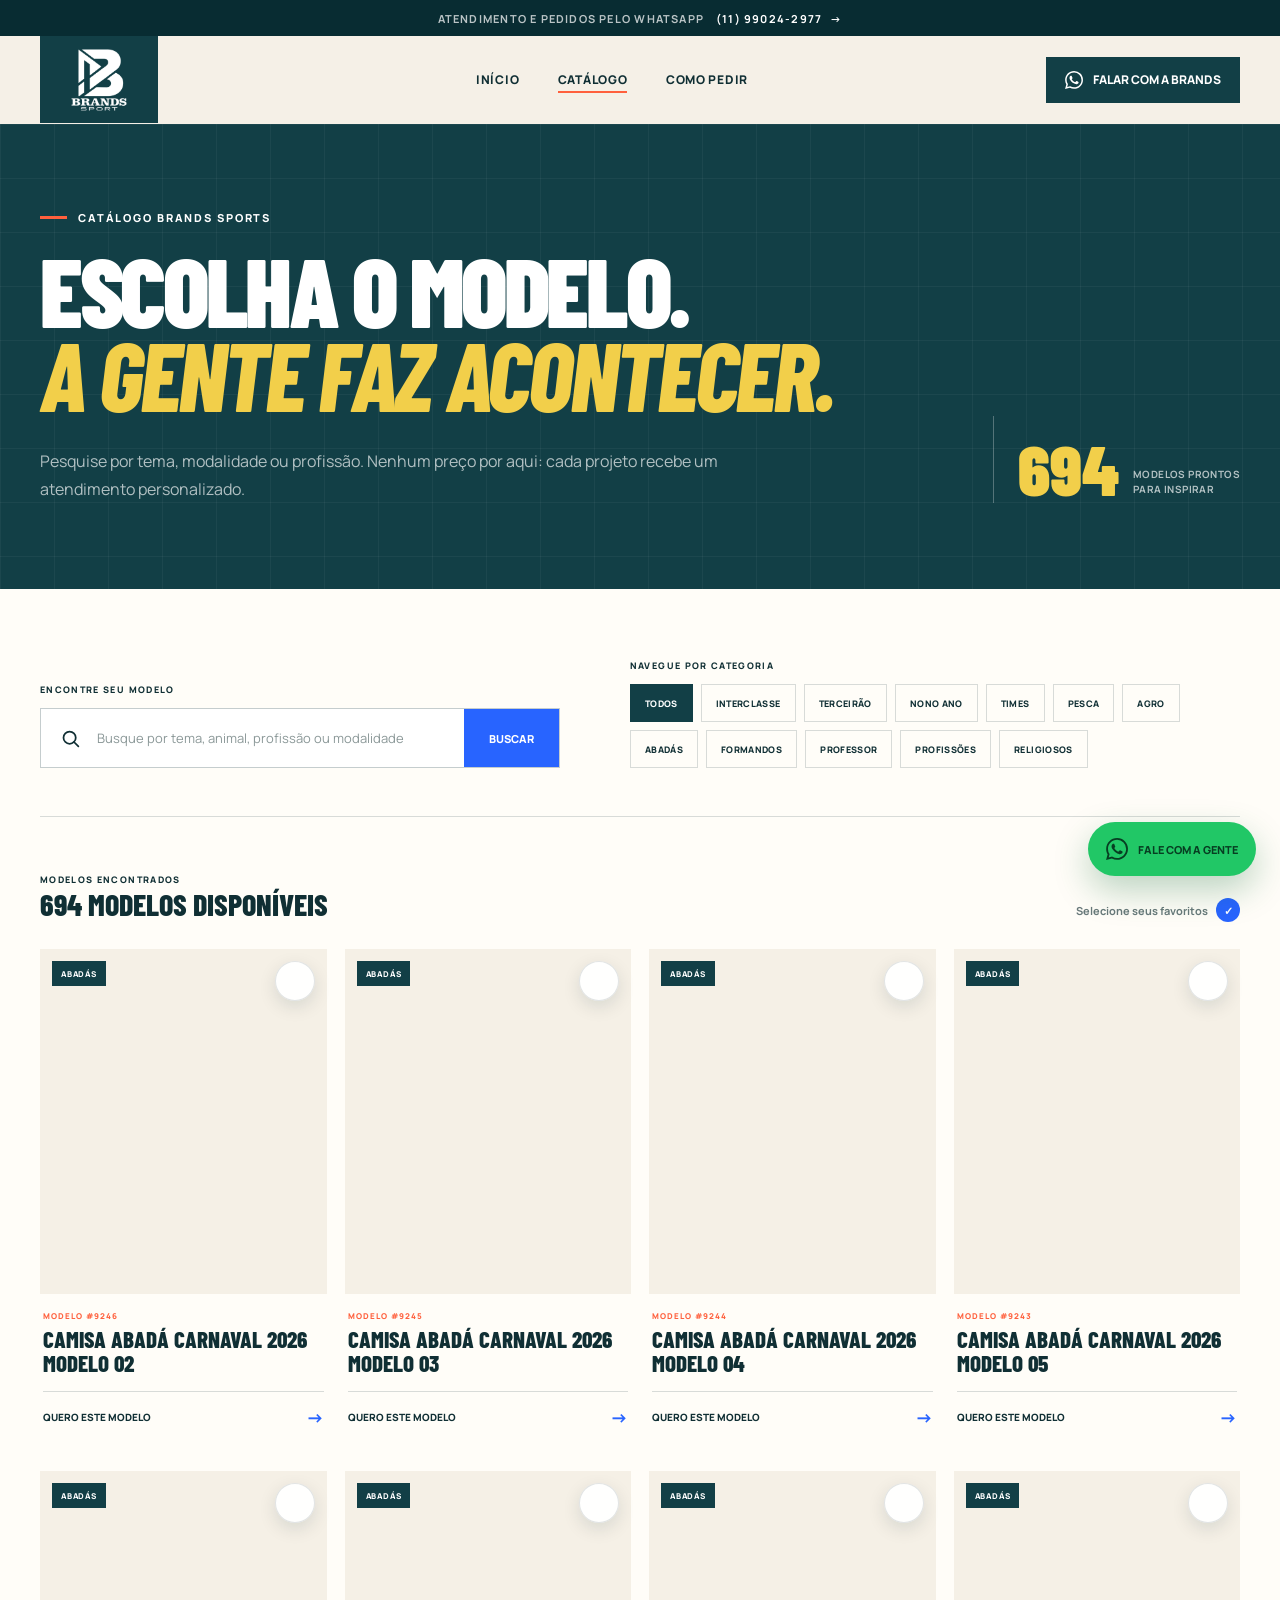
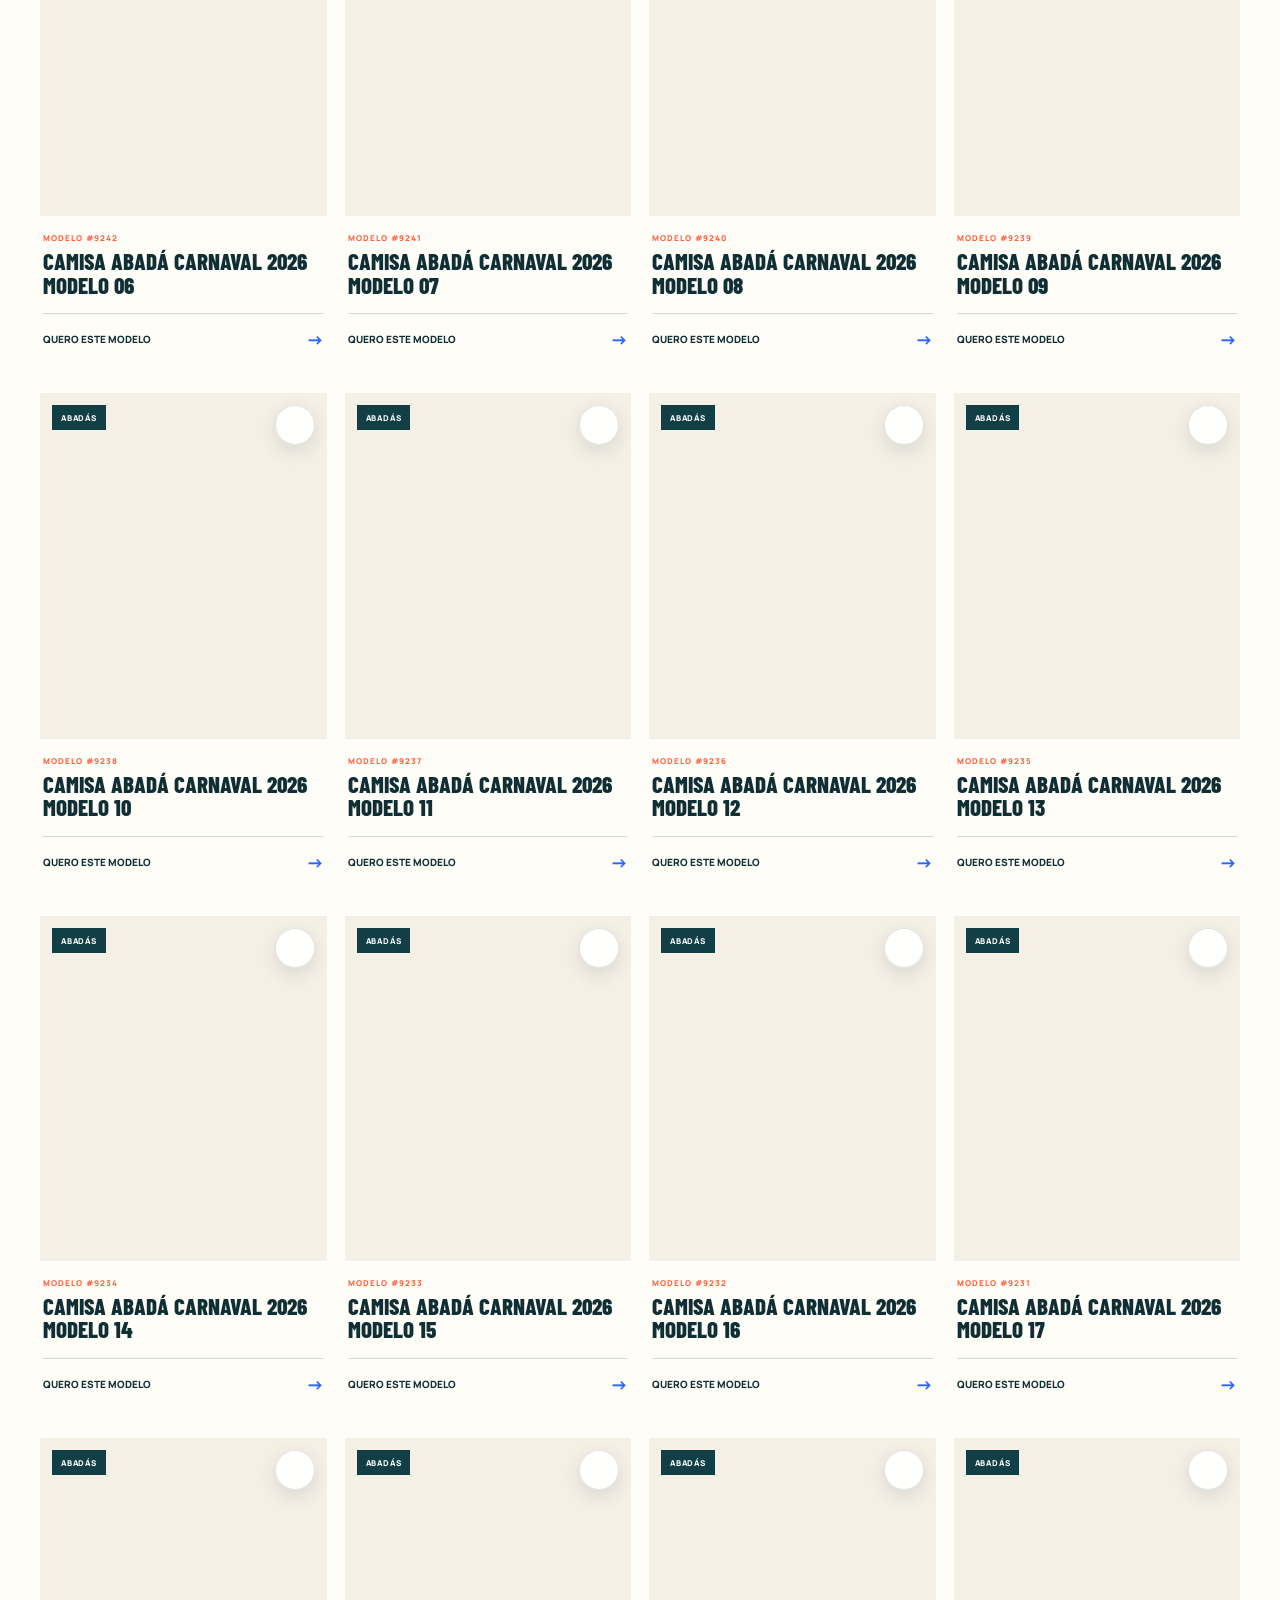
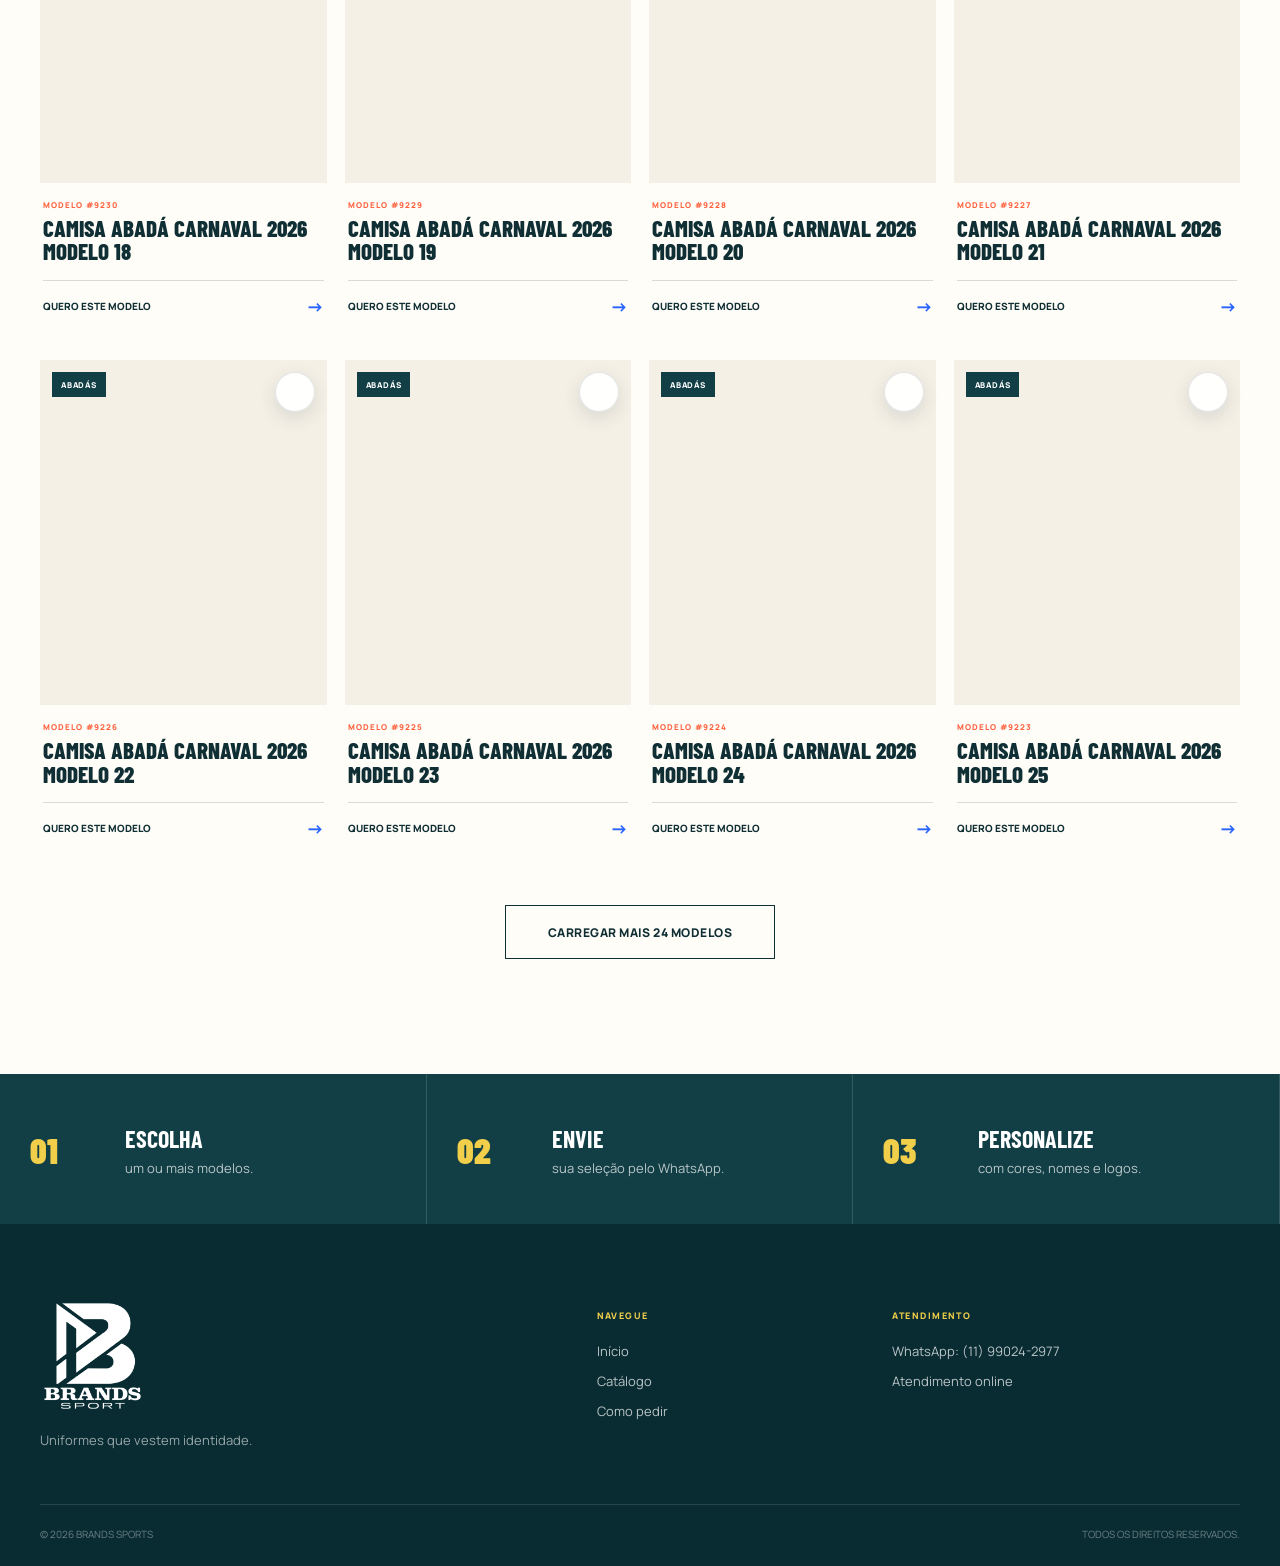
==== catalogo.html @ 5c696fba "Create Brands Sports catalog site" ====
<!doctype html>
<html lang="pt-BR">
<head>
  <meta charset="utf-8">
  <meta name="viewport" content="width=device-width, initial-scale=1">
  <meta name="description" content="Catálogo Brands Sports de uniformes e camisetas personalizáveis, sem preços e com atendimento direto pelo WhatsApp.">
  <meta name="theme-color" content="#123f46">
  <title>Catálogo | Brands Sports</title>
  <link rel="icon" type="image/png" href="assets/logo-brands-white.png">
  <link rel="preconnect" href="https://fonts.googleapis.com">
  <link rel="preconnect" href="https://fonts.gstatic.com" crossorigin>
  <link href="https://fonts.googleapis.com/css2?family=Barlow+Condensed:ital,wght@0,600;0,700;0,800;0,900;1,800&family=Manrope:wght@400;500;600;700;800&display=swap" rel="stylesheet">
  <link rel="stylesheet" href="styles.css">
</head>
<body class="catalog-page">
  <svg class="svg-sprite" aria-hidden="true">
    <symbol id="icon-whatsapp" viewBox="0 0 24 24">
      <path d="M20.52 3.48A11.84 11.84 0 0 0 12.08 0C5.52 0 .18 5.34.18 11.9c0 2.1.55 4.15 1.6 5.95L.08 24l6.3-1.65a11.9 11.9 0 0 0 5.69 1.45h.01c6.56 0 11.9-5.34 11.9-11.9 0-3.18-1.23-6.17-3.46-8.42ZM12.08 21.8h-.01a9.88 9.88 0 0 1-5.04-1.38l-.36-.21-3.74.98 1-3.65-.23-.38a9.88 9.88 0 0 1-1.52-5.26c0-5.46 4.44-9.9 9.91-9.9a9.82 9.82 0 0 1 7 2.9 9.83 9.83 0 0 1 2.9 7c-.01 5.46-4.45 9.9-9.91 9.9Zm5.43-7.42c-.3-.15-1.76-.87-2.03-.97-.27-.1-.47-.15-.67.15-.2.3-.77.97-.94 1.17-.17.2-.35.22-.65.07-.3-.15-1.26-.46-2.4-1.48a9 9 0 0 1-1.66-2.06c-.17-.3-.02-.46.13-.6.13-.13.3-.35.45-.52.15-.17.2-.3.3-.5.1-.2.05-.38-.02-.53-.08-.15-.67-1.61-.92-2.2-.24-.59-.49-.5-.67-.51h-.57c-.2 0-.52.07-.8.37-.27.3-1.04 1.02-1.04 2.48 0 1.46 1.07 2.88 1.22 3.08.15.2 2.1 3.2 5.08 4.49.71.3 1.26.49 1.7.63.71.23 1.36.2 1.87.12.57-.09 1.76-.72 2.01-1.41.25-.7.25-1.3.17-1.42-.07-.13-.27-.2-.57-.35Z"/>
    </symbol>
    <symbol id="icon-arrow" viewBox="0 0 24 24"><path d="M5 12h14M13 6l6 6-6 6" fill="none" stroke="currentColor" stroke-width="2" stroke-linecap="round" stroke-linejoin="round"/></symbol>
    <symbol id="icon-search" viewBox="0 0 24 24"><circle cx="11" cy="11" r="7" fill="none" stroke="currentColor" stroke-width="2"/><path d="m16 16 5 5" fill="none" stroke="currentColor" stroke-width="2" stroke-linecap="round"/></symbol>
    <symbol id="icon-check" viewBox="0 0 24 24"><path d="m5 12 4 4L19 6" fill="none" stroke="currentColor" stroke-width="2.4" stroke-linecap="round" stroke-linejoin="round"/></symbol>
    <symbol id="icon-close" viewBox="0 0 24 24"><path d="M6 6l12 12M18 6 6 18" fill="none" stroke="currentColor" stroke-width="2" stroke-linecap="round"/></symbol>
  </svg>

  <a class="skip-link" href="#catalogo">Pular para o catálogo</a>

  <div class="announcement-bar">
    <p>Atendimento e pedidos pelo WhatsApp</p>
    <a class="js-whatsapp" href="#">(11) 99024-2977 <span>→</span></a>
  </div>

  <header class="site-header catalog-header">
    <div class="header-inner">
      <a class="brand-tile" href="index.html" aria-label="Voltar para a página inicial da Brands Sports">
        <img src="assets/logo-brands-white.png" alt="Brands Sport">
      </a>
      <button class="menu-button" type="button" aria-expanded="false" aria-controls="main-nav" aria-label="Abrir menu"><span></span><span></span></button>
      <nav class="main-nav" id="main-nav" aria-label="Navegação principal">
        <a href="index.html">Início</a>
        <a href="#catalogo" aria-current="page">Catálogo</a>
        <a href="index.html#como-funciona">Como pedir</a>
      </nav>
      <a class="header-cta js-whatsapp" href="#">
        <svg aria-hidden="true"><use href="#icon-whatsapp"></use></svg>
        <span>Falar com a Brands</span>
      </a>
    </div>
  </header>

  <main>
    <section class="catalog-hero">
      <div class="catalog-hero-copy reveal">
        <p class="eyebrow eyebrow-light"><span></span> Catálogo Brands Sports</p>
        <h1>Escolha o modelo.<br><em>A gente faz acontecer.</em></h1>
        <p>Pesquise por tema, modalidade ou profissão. Nenhum preço por aqui: cada projeto recebe um atendimento personalizado.</p>
      </div>
      <div class="catalog-hero-stat reveal">
        <strong id="catalog-total">694</strong>
        <span>modelos prontos<br>para inspirar</span>
      </div>
    </section>

    <section class="catalog-shell" id="catalogo">
      <div class="catalog-toolbar">
        <form class="catalog-search" id="catalog-search" role="search">
          <label for="catalog-search-input">Encontre seu modelo</label>
          <div class="catalog-search-field">
            <svg aria-hidden="true"><use href="#icon-search"></use></svg>
            <input id="catalog-search-input" type="search" placeholder="Busque por tema, animal, profissão ou modalidade" autocomplete="off">
            <button type="submit">Buscar</button>
          </div>
        </form>

        <div class="catalog-tabs-wrap">
          <p>NAVEGUE POR CATEGORIA</p>
          <div class="catalog-tabs" role="group" aria-label="Categorias do catálogo">
            <button class="catalog-tab active" type="button" data-catalog-query="">Todos</button>
            <button class="catalog-tab" type="button" data-catalog-query="Interclasse">Interclasse</button>
            <button class="catalog-tab" type="button" data-catalog-query="Terceirao">Terceirão</button>
            <button class="catalog-tab" type="button" data-catalog-query="Nono Ano">Nono ano</button>
            <button class="catalog-tab" type="button" data-catalog-query="Time Amador">Times</button>
            <button class="catalog-tab" type="button" data-catalog-query="Pesca">Pesca</button>
            <button class="catalog-tab" type="button" data-catalog-query="Agro">Agro</button>
            <button class="catalog-tab" type="button" data-catalog-query="Abada">Abadás</button>
            <button class="catalog-tab" type="button" data-catalog-query="Formandos">Formandos</button>
            <button class="catalog-tab" type="button" data-catalog-query="Professor">Professor</button>
            <button class="catalog-tab" type="button" data-catalog-query="Profissao">Profissões</button>
            <button class="catalog-tab" type="button" data-catalog-query="Religiao">Religiosos</button>
          </div>
        </div>
      </div>

      <div class="catalog-results-head">
        <div>
          <p class="catalog-kicker">MODELOS ENCONTRADOS</p>
          <strong id="catalog-result-count">Carregando catálogo...</strong>
        </div>
        <p>Selecione seus favoritos <span>✓</span></p>
      </div>

      <div class="catalog-grid" id="catalog-grid" aria-live="polite" aria-busy="true"></div>
      <div class="catalog-empty" id="catalog-empty" hidden>
        <span>?</span>
        <h2>Nenhum modelo encontrado.</h2>
        <p>Tente buscar com outro termo ou fale com a Brands para criar algo do zero.</p>
        <a class="button button-primary js-whatsapp" href="#">Pedir um modelo exclusivo</a>
      </div>

      <div class="catalog-load-more" id="catalog-load-more-wrap">
        <button class="button button-outline" id="catalog-load-more" type="button">Carregar mais modelos</button>
      </div>
    </section>

    <section class="catalog-help">
      <div><span>01</span><p><strong>Escolha</strong> um ou mais modelos.</p></div>
      <div><span>02</span><p><strong>Envie</strong> sua seleção pelo WhatsApp.</p></div>
      <div><span>03</span><p><strong>Personalize</strong> com cores, nomes e logos.</p></div>
    </section>
  </main>

  <footer class="site-footer">
    <div class="footer-main">
      <div class="footer-brand"><img src="assets/logo-brands-white.png" alt="Brands Sport"><p>Uniformes que vestem identidade.</p></div>
      <div class="footer-nav"><p>NAVEGUE</p><a href="index.html">Início</a><a href="#catalogo">Catálogo</a><a href="index.html#como-funciona">Como pedir</a></div>
      <div class="footer-contact"><p>ATENDIMENTO</p><a class="js-whatsapp" href="#">WhatsApp: (11) 99024-2977</a><span>Atendimento online</span></div>
    </div>
    <div class="footer-bottom"><span>© <span class="js-year"></span> Brands Sports</span><span>Todos os direitos reservados.</span></div>
  </footer>

  <div class="selection-bar" id="selection-bar" aria-live="polite" hidden>
    <div class="selection-summary">
      <span class="selection-icon"><svg aria-hidden="true"><use href="#icon-check"></use></svg></span>
      <div><strong id="selection-count">0 modelos selecionados</strong><button id="selection-clear" type="button">Limpar seleção</button></div>
    </div>
    <button class="selection-send" id="selection-send" type="button">
      <svg aria-hidden="true"><use href="#icon-whatsapp"></use></svg>
      Enviar seleção pelo WhatsApp
    </button>
  </div>

  <dialog class="product-dialog" id="product-dialog">
    <button class="dialog-close" type="button" data-close-dialog aria-label="Fechar detalhes">
      <svg aria-hidden="true"><use href="#icon-close"></use></svg>
    </button>
    <div class="dialog-media"><img id="dialog-image" src="" alt=""></div>
    <div class="dialog-content">
      <p id="dialog-category">MODELO BRANDS</p>
      <h2 id="dialog-title"></h2>
      <span id="dialog-code"></span>
      <p>Gostou deste modelo? Envie para nosso atendimento e conte como quer personalizar sua peça.</p>
      <a class="button button-whatsapp" id="dialog-whatsapp" href="#">
        <svg aria-hidden="true"><use href="#icon-whatsapp"></use></svg>
        Quero este modelo
      </a>
      <button class="dialog-select" id="dialog-select" type="button">Adicionar à minha seleção</button>
    </div>
  </dialog>

  <a class="floating-whatsapp js-whatsapp" href="#" aria-label="Falar com a Brands Sports pelo WhatsApp">
    <svg aria-hidden="true"><use href="#icon-whatsapp"></use></svg><span>Fale com a gente</span>
  </a>

  <script src="config.js"></script>
  <script src="catalog-data.js"></script>
  <script src="script.js"></script>
</body>
</html>
---- styles.css ----
:root {
  --cream: #f5f0e6;
  --cream-deep: #e9e0d2;
  --paper: #fffdf8;
  --teal: #123f46;
  --teal-dark: #082c32;
  --ink: #102f34;
  --blue: #2864ff;
  --blue-dark: #1749cc;
  --coral: #ff603d;
  --yellow: #f2cf4a;
  --whatsapp: #21c766;
  --white: #ffffff;
  --muted: #68797a;
  --line: rgba(16, 47, 52, 0.16);
  --shadow: 0 22px 60px rgba(8, 44, 50, 0.13);
  --font-display: "Barlow Condensed", "Arial Narrow", sans-serif;
  --font-body: "Manrope", Arial, sans-serif;
  --content: min(1380px, calc(100vw - 80px));
}

*, *::before, *::after { box-sizing: border-box; }

html {
  scroll-behavior: smooth;
  scroll-padding-top: 100px;
}

body {
  margin: 0;
  min-width: 320px;
  color: var(--ink);
  background: var(--cream);
  font-family: var(--font-body);
  -webkit-font-smoothing: antialiased;
  overflow-x: clip;
}

body.menu-open,
body.dialog-open { overflow: hidden; }

img { display: block; max-width: 100%; }
a { color: inherit; text-decoration: none; }
button, input { font: inherit; }
button { color: inherit; }
[hidden] { display: none !important; }

.svg-sprite {
  position: absolute;
  width: 0;
  height: 0;
  overflow: hidden;
}

.skip-link {
  position: fixed;
  z-index: 999;
  top: 10px;
  left: 10px;
  padding: 12px 18px;
  color: var(--white);
  background: var(--blue);
  transform: translateY(-150%);
  transition: transform .2s ease;
}

.skip-link:focus { transform: translateY(0); }

:focus-visible {
  outline: 3px solid var(--yellow);
  outline-offset: 3px;
}

.announcement-bar {
  min-height: 36px;
  display: flex;
  align-items: center;
  justify-content: center;
  gap: 12px;
  padding: 7px 20px;
  color: var(--white);
  background: var(--teal-dark);
  font-size: 11px;
  font-weight: 700;
  letter-spacing: .11em;
  text-transform: uppercase;
}

.announcement-bar p { margin: 0; opacity: .72; }
.announcement-bar a { display: inline-flex; gap: 8px; align-items: center; }
.announcement-bar a:hover { color: var(--yellow); }

.site-header {
  position: sticky;
  z-index: 100;
  top: 0;
  height: 88px;
  background: rgba(245, 240, 230, .91);
  border-bottom: 1px solid transparent;
  backdrop-filter: blur(18px);
  transition: height .25s ease, border-color .25s ease, box-shadow .25s ease;
}

.site-header.scrolled {
  height: 76px;
  border-bottom-color: var(--line);
  box-shadow: 0 8px 28px rgba(8, 44, 50, .06);
}

.header-inner {
  width: var(--content);
  height: 100%;
  display: grid;
  grid-template-columns: 138px 1fr auto;
  align-items: center;
  gap: 34px;
  margin: auto;
}

.brand-tile {
  align-self: stretch;
  width: 118px;
  display: grid;
  place-items: center;
  padding: 9px 23px;
  background: var(--teal);
  transition: background .2s ease;
}

.brand-tile:hover { background: var(--blue); }
.brand-tile img { width: 72px; height: 66px; object-fit: contain; }

.main-nav {
  display: flex;
  align-items: center;
  justify-content: center;
  gap: clamp(22px, 3vw, 48px);
}

.main-nav a {
  position: relative;
  padding: 10px 0;
  font-size: 12px;
  font-weight: 800;
  letter-spacing: .06em;
  text-transform: uppercase;
}

.main-nav a::after {
  content: "";
  position: absolute;
  right: 0;
  bottom: 5px;
  left: 0;
  height: 2px;
  background: var(--coral);
  transform: scaleX(0);
  transform-origin: right;
  transition: transform .2s ease;
}

.main-nav a:hover::after,
.main-nav a[aria-current="page"]::after {
  transform: scaleX(1);
  transform-origin: left;
}

.header-cta {
  min-height: 46px;
  display: inline-flex;
  align-items: center;
  justify-content: center;
  gap: 10px;
  padding: 0 19px;
  color: var(--white);
  background: var(--teal);
  font-size: 12px;
  font-weight: 800;
  text-transform: uppercase;
  transition: background .2s ease, transform .2s ease;
}

.header-cta svg { width: 18px; height: 18px; fill: currentColor; }
.header-cta:hover { background: var(--blue); transform: translateY(-2px); }

.menu-button {
  display: none;
  width: 48px;
  height: 48px;
  padding: 0;
  border: 0;
  background: transparent;
  cursor: pointer;
}

.menu-button span {
  width: 24px;
  height: 2px;
  display: block;
  margin: 6px auto;
  background: currentColor;
  transition: transform .2s ease;
}

.hero {
  position: relative;
  isolation: isolate;
  min-height: min(800px, calc(100vh - 124px));
  display: grid;
  grid-template-columns: minmax(0, .93fr) minmax(520px, 1.07fr);
  align-items: center;
  gap: clamp(40px, 5vw, 90px);
  width: var(--content);
  margin: auto;
  padding: 58px 0 76px;
}

.hero::before {
  content: "";
  position: absolute;
  z-index: -2;
  left: -28vw;
  bottom: 0;
  width: 56vw;
  height: 1px;
  background: var(--line);
}

.hero-noise {
  position: absolute;
  z-index: -1;
  inset: 0;
  opacity: .22;
  pointer-events: none;
  background-image: radial-gradient(rgba(16, 47, 52, .16) .6px, transparent .6px);
  background-size: 6px 6px;
  mask-image: linear-gradient(to right, #000, transparent 60%);
}

.eyebrow {
  display: flex;
  align-items: center;
  gap: 11px;
  margin: 0 0 23px;
  font-size: 11px;
  font-weight: 800;
  letter-spacing: .17em;
  text-transform: uppercase;
}

.eyebrow > span {
  width: 27px;
  height: 3px;
  background: var(--coral);
}

.hero h1,
.section-heading h2,
.process-intro h2,
.quality-copy h2,
.cta-copy h2,
.catalog-hero h1 {
  margin: 0;
  font-family: var(--font-display);
  font-weight: 900;
  line-height: .87;
  letter-spacing: -.035em;
  text-transform: uppercase;
}

.hero h1 { font-size: clamp(72px, 8.1vw, 128px); }
.hero h1 em,
.section-heading h2 em,
.process-intro h2 em,
.quality-copy h2 em,
.cta-copy h2 em,
.catalog-hero h1 em {
  color: var(--blue);
  font-weight: 800;
}

.hero-lead {
  max-width: 590px;
  margin: 33px 0 0;
  color: #506467;
  font-size: clamp(16px, 1.3vw, 19px);
  line-height: 1.75;
}

.hero-actions {
  display: flex;
  align-items: center;
  gap: 26px;
  margin-top: 35px;
}

.button {
  min-height: 54px;
  display: inline-flex;
  align-items: center;
  justify-content: center;
  gap: 14px;
  padding: 0 24px;
  border: 1px solid transparent;
  border-radius: 0;
  font-size: 12px;
  font-weight: 800;
  letter-spacing: .04em;
  text-transform: uppercase;
  cursor: pointer;
  transition: transform .2s ease, color .2s ease, background .2s ease, border-color .2s ease;
}

.button svg { width: 20px; height: 20px; }
.button-primary { color: var(--white); background: var(--blue); }
.button-primary:hover { background: var(--blue-dark); transform: translateY(-3px); }
.button-link { min-height: 46px; padding: 0; border-bottom: 1px solid var(--ink); }
.button-link svg { width: 19px; height: 19px; fill: currentColor; }
.button-link:hover { color: var(--blue); border-color: var(--blue); }

.hero-proof {
  display: grid;
  grid-template-columns: repeat(3, 1fr);
  gap: 20px;
  margin-top: 48px;
  padding-top: 24px;
  border-top: 1px solid var(--line);
}

.hero-proof div { display: flex; flex-direction: column; gap: 3px; }
.hero-proof strong { font-family: var(--font-display); font-size: 25px; line-height: 1; text-transform: uppercase; }
.hero-proof span { color: var(--muted); font-size: 10px; font-weight: 700; letter-spacing: .05em; text-transform: uppercase; }

.hero-showcase {
  position: relative;
  min-height: 600px;
}

.hero-showcase::before {
  content: "";
  position: absolute;
  top: 35px;
  right: 25px;
  bottom: 40px;
  left: 74px;
  background: var(--blue);
  clip-path: polygon(10% 0, 100% 0, 93% 88%, 24% 100%, 0 70%);
}

.hero-showcase::after {
  content: "";
  position: absolute;
  z-index: -1;
  right: -28px;
  bottom: 12px;
  width: 230px;
  height: 230px;
  border: 2px solid var(--coral);
  border-radius: 50%;
}

.showcase-card {
  position: absolute;
  z-index: 2;
  background: var(--paper);
  box-shadow: var(--shadow);
}

.showcase-card-main {
  top: 77px;
  left: 62px;
  width: min(350px, 54%);
  padding: 13px;
  transform: rotate(-2.5deg);
}

.showcase-card-main .showcase-image {
  aspect-ratio: 1 / 1.12;
  overflow: hidden;
  background: #ece8df;
}

.showcase-card-main img { width: 100%; height: 100%; object-fit: cover; }
.showcase-card-main > div:last-child { padding: 16px 6px 9px; }
.showcase-card-main span,
.showcase-card-small span { color: var(--coral); font-size: 9px; font-weight: 800; letter-spacing: .16em; }
.showcase-card-main strong { display: block; margin-top: 4px; font-family: var(--font-display); font-size: 25px; text-transform: uppercase; }

.showcase-card-small {
  width: 185px;
  padding: 9px 9px 13px;
  transform: rotate(4deg);
}

.showcase-card-small img { width: 100%; aspect-ratio: 1; object-fit: cover; margin-bottom: 11px; }
.showcase-card-top { top: 14px; right: 0; }
.showcase-card-bottom { right: 16px; bottom: 40px; transform: rotate(-4deg); }

.showcase-note {
  position: absolute;
  z-index: 4;
  right: 144px;
  bottom: 8px;
  display: flex;
  align-items: center;
  gap: 12px;
  padding: 13px 18px;
  color: var(--ink);
  background: var(--yellow);
  transform: rotate(1deg);
  box-shadow: 0 12px 28px rgba(8, 44, 50, .15);
}

.showcase-note span { font-family: var(--font-display); font-size: 32px; font-weight: 900; }
.showcase-note p { margin: 0; font-size: 10px; font-weight: 800; line-height: 1.45; text-transform: uppercase; }

.ticker {
  overflow: hidden;
  color: var(--white);
  background: var(--teal);
  border-bottom: 5px solid var(--coral);
}

.ticker-track {
  width: max-content;
  display: flex;
  align-items: center;
  gap: 28px;
  padding: 18px 0;
  animation: ticker 30s linear infinite;
}

.ticker span { font-family: var(--font-display); font-size: 20px; font-weight: 800; letter-spacing: .05em; }
.ticker b { color: var(--yellow); font-size: 13px; }

@keyframes ticker { to { transform: translateX(-50%); } }

.section { width: var(--content); margin: auto; padding: 130px 0; }

.section-heading {
  display: grid;
  grid-template-columns: minmax(0, 1.3fr) minmax(280px, .7fr);
  align-items: end;
  gap: 80px;
  margin-bottom: 65px;
}

.section-heading h2,
.process-intro h2,
.quality-copy h2,
.cta-copy h2 { font-size: clamp(58px, 6.5vw, 98px); }
.section-heading > p { max-width: 460px; margin: 0 0 4px; color: var(--muted); font-size: 16px; line-height: 1.8; }

.solution-grid {
  display: grid;
  grid-template-columns: 1.25fr repeat(2, 1fr);
  grid-auto-rows: 270px;
  border-top: 1px solid var(--line);
  border-left: 1px solid var(--line);
}

.solution-card {
  position: relative;
  display: flex;
  flex-direction: column;
  justify-content: space-between;
  padding: 28px;
  overflow: hidden;
  border-right: 1px solid var(--line);
  border-bottom: 1px solid var(--line);
  transition: color .3s ease, background .3s ease;
}

.solution-card::before {
  content: "";
  position: absolute;
  right: -90px;
  bottom: -90px;
  width: 190px;
  height: 190px;
  border: 1px solid currentColor;
  border-radius: 50%;
  opacity: .15;
  transition: transform .35s ease;
}

.solution-card:hover::before { transform: scale(1.25); }
.solution-card:hover { color: var(--white); background: var(--teal); }
.solution-card-large { grid-row: span 2; padding: 38px; background: var(--paper); }
.solution-card-coral { color: var(--white); background: var(--coral); }
.solution-card-blue { color: var(--white); background: var(--blue); }
.solution-number { font-family: var(--font-display); font-size: 15px; font-weight: 800; opacity: .7; }
.solution-icon { position: absolute; top: 28px; right: 28px; font-family: var(--font-display); font-size: 48px; line-height: 1; }
.solution-card-large .solution-icon { top: 56px; right: 45px; font-size: 92px; color: var(--blue); }
.solution-card p { margin: 0 0 9px; font-size: 9px; font-weight: 800; letter-spacing: .16em; }
.solution-card h3 { margin: 0; font-family: var(--font-display); font-size: clamp(28px, 2.6vw, 46px); font-weight: 800; line-height: .95; text-transform: uppercase; }
.solution-card:not(.solution-card-large) h3 { padding-right: 46px; }
.solution-card-large h3 { font-size: clamp(46px, 4.2vw, 70px); }
.round-arrow {
  position: absolute;
  right: 25px;
  bottom: 25px;
  width: 39px;
  height: 39px;
  display: grid;
  place-items: center;
  border: 1px solid currentColor;
  border-radius: 50%;
  font-size: 19px;
}

.featured-section { padding-top: 60px; }
.featured-heading { align-items: end; }
.text-link { align-self: end; justify-self: end; padding-bottom: 8px; border-bottom: 1px solid currentColor; font-size: 12px; font-weight: 800; text-transform: uppercase; }
.text-link span { margin-left: 10px; color: var(--coral); }

.featured-grid {
  display: grid;
  grid-template-columns: repeat(4, 1fr);
  gap: 20px;
}

.featured-card { min-width: 0; }
.featured-media { position: relative; display: block; aspect-ratio: .78; overflow: hidden; background: var(--cream-deep); }
.featured-media::after { content: ""; position: absolute; inset: 0; background: linear-gradient(to top, rgba(8, 44, 50, .16), transparent 40%); pointer-events: none; }
.featured-media img { width: 100%; height: 100%; object-fit: cover; transition: transform .5s cubic-bezier(.2,.7,.2,1); }
.featured-media:hover img { transform: scale(1.045); }
.featured-media > span { position: absolute; z-index: 2; top: 14px; left: 14px; padding: 8px 10px; color: var(--white); background: var(--teal); font-size: 8px; font-weight: 800; letter-spacing: .12em; text-transform: uppercase; }
.featured-card > div:last-child { padding: 18px 3px 0; }
.featured-card h3 { min-height: 52px; margin: 0; font-family: var(--font-display); font-size: 25px; font-weight: 800; line-height: 1; text-transform: uppercase; }
.featured-card p { margin: 9px 0 16px; color: var(--muted); font-size: 10px; font-weight: 700; letter-spacing: .08em; text-transform: uppercase; }
.featured-card > div a { font-size: 11px; font-weight: 800; text-transform: uppercase; }
.featured-card > div a:hover { color: var(--blue); }

.process-section {
  display: grid;
  grid-template-columns: minmax(0, 1fr) minmax(0, 1fr);
  color: var(--white);
  background: var(--teal);
}

.process-intro { padding: clamp(70px, 8vw, 130px) max(40px, calc((100vw - min(1380px, calc(100vw - 80px))) / 2)); padding-right: clamp(55px, 7vw, 120px); background: var(--teal-dark); }
.eyebrow-light { color: var(--white); }
.process-intro h2 em, .cta-copy h2 em, .catalog-hero h1 em { color: var(--yellow); }
.process-intro > p:not(.eyebrow) { max-width: 540px; margin: 32px 0; color: rgba(255,255,255,.68); font-size: 16px; line-height: 1.75; }
.button-light { color: var(--teal-dark); background: var(--white); }
.button-light:hover { color: var(--white); background: var(--blue); transform: translateY(-3px); }

.process-list { padding: clamp(60px, 8vw, 120px) max(40px, calc((100vw - min(1380px, calc(100vw - 80px))) / 2)); padding-left: clamp(50px, 7vw, 110px); }
.process-step { display: grid; grid-template-columns: 74px 1fr; gap: 25px; padding: 34px 0; border-bottom: 1px solid rgba(255,255,255,.18); }
.process-step:first-child { border-top: 1px solid rgba(255,255,255,.18); }
.process-step > span { color: var(--coral); font-family: var(--font-display); font-size: 28px; font-weight: 900; }
.process-step h3 { margin: 0 0 10px; font-family: var(--font-display); font-size: 34px; font-weight: 800; text-transform: uppercase; }
.process-step p { max-width: 470px; margin: 0; color: rgba(255,255,255,.62); font-size: 13px; line-height: 1.7; }

.quality-section { width: var(--content); display: grid; grid-template-columns: .92fr 1.08fr; gap: clamp(60px, 9vw, 150px); align-items: center; margin: auto; padding: 140px 0; }
.quality-art { position: relative; min-height: 610px; display: grid; place-items: center; overflow: hidden; color: var(--white); background: var(--blue); }
.quality-letter { font-family: var(--font-display); font-size: 460px; font-weight: 900; line-height: 1; opacity: .18; transform: translateY(-8px); }
.quality-ring { position: absolute; border: 2px solid rgba(255,255,255,.7); border-radius: 50%; }
.quality-ring-one { width: 350px; height: 350px; }
.quality-ring-two { width: 235px; height: 235px; border-color: var(--yellow); }
.quality-art p { position: absolute; margin: 0; padding: 20px; border: 1px solid rgba(255,255,255,.75); font-family: var(--font-display); font-size: 44px; font-weight: 900; line-height: .82; text-align: center; }
.quality-art::before { content: "EST. 2026"; position: absolute; top: 28px; right: 30px; font-size: 9px; font-weight: 800; letter-spacing: .18em; }
.quality-art::after { content: "IDENTIDADE EM CADA DETALHE"; position: absolute; bottom: 28px; left: 30px; font-size: 9px; font-weight: 800; letter-spacing: .14em; }
.quality-copy > p:not(.eyebrow) { max-width: 570px; margin: 32px 0; color: var(--muted); font-size: 16px; line-height: 1.8; }
.quality-copy ul { padding: 0; margin: 40px 0 0; list-style: none; border-top: 1px solid var(--line); }
.quality-copy li { display: grid; grid-template-columns: 52px 1fr; gap: 15px; align-items: center; padding: 20px 0; border-bottom: 1px solid var(--line); font-size: 13px; font-weight: 700; }
.quality-copy li span { color: var(--coral); font-family: var(--font-display); font-size: 18px; }

.cta-section { position: relative; overflow: hidden; display: grid; grid-template-columns: 1.1fr .9fr; gap: 70px; align-items: end; padding: 95px max(40px, calc((100vw - min(1380px, calc(100vw - 80px))) / 2)); color: var(--white); background: var(--blue); }
.cta-section::after { content: "B"; position: absolute; top: -150px; right: 6%; color: rgba(255,255,255,.08); font-family: var(--font-display); font-size: 560px; font-weight: 900; line-height: 1; }
.cta-copy, .cta-action { position: relative; z-index: 1; }
.cta-action { max-width: 500px; justify-self: end; }
.cta-action p { margin: 0 0 28px; color: rgba(255,255,255,.76); line-height: 1.7; }
.button-whatsapp { color: var(--teal-dark); background: var(--whatsapp); }
.button-whatsapp svg { fill: currentColor; }
.button-whatsapp:hover { background: var(--white); transform: translateY(-3px); }

.site-footer { padding: 75px max(40px, calc((100vw - min(1380px, calc(100vw - 80px))) / 2)) 25px; color: var(--white); background: var(--teal-dark); }
.footer-main { display: grid; grid-template-columns: 1.4fr .65fr 1fr; gap: 70px; padding-bottom: 55px; }
.footer-brand img { width: 105px; height: 114px; object-fit: contain; }
.footer-brand p { margin: 18px 0 0; color: rgba(255,255,255,.58); font-size: 13px; }
.footer-nav, .footer-contact { display: flex; flex-direction: column; align-items: flex-start; gap: 12px; }
.footer-nav p, .footer-contact p { margin: 10px 0 8px; color: var(--yellow); font-size: 9px; font-weight: 800; letter-spacing: .16em; }
.footer-nav a, .footer-contact a, .footer-contact span { color: rgba(255,255,255,.72); font-size: 13px; }
.footer-nav a:hover, .footer-contact a:hover { color: var(--white); }
.footer-bottom { display: flex; justify-content: space-between; gap: 25px; padding-top: 22px; border-top: 1px solid rgba(255,255,255,.12); color: rgba(255,255,255,.4); font-size: 10px; text-transform: uppercase; }

.floating-whatsapp {
  position: fixed;
  z-index: 90;
  right: 24px;
  bottom: 24px;
  height: 54px;
  display: flex;
  align-items: center;
  gap: 10px;
  padding: 0 18px;
  color: #073e22;
  background: var(--whatsapp);
  border-radius: 28px;
  box-shadow: 0 14px 35px rgba(12, 105, 52, .28);
  font-size: 11px;
  font-weight: 800;
  text-transform: uppercase;
  transition: transform .2s ease, background .2s ease;
}

.floating-whatsapp svg { width: 22px; height: 22px; fill: currentColor; }
.floating-whatsapp:hover { background: var(--white); transform: translateY(-3px); }
.mobile-whatsapp-bar { display: none; }

.reveal { opacity: 0; transform: translateY(24px); transition: opacity .7s ease, transform .7s ease; }
.reveal.visible { opacity: 1; transform: translateY(0); }

/* Catálogo */
.catalog-page { background: var(--paper); }
.catalog-page .site-header { background: rgba(245,240,230,.94); }
.catalog-hero {
  min-height: 440px;
  display: grid;
  grid-template-columns: 1fr auto;
  align-items: end;
  gap: 70px;
  padding: 86px max(40px, calc((100vw - min(1380px, calc(100vw - 80px))) / 2));
  color: var(--white);
  background-color: var(--teal);
  background-image: linear-gradient(rgba(255,255,255,.045) 1px, transparent 1px), linear-gradient(90deg, rgba(255,255,255,.045) 1px, transparent 1px);
  background-size: 54px 54px;
}

.catalog-hero h1 { font-size: clamp(64px, 7.5vw, 112px); }
.catalog-hero-copy > p:last-child { max-width: 680px; margin: 32px 0 0; color: rgba(255,255,255,.67); font-size: 16px; line-height: 1.75; }
.catalog-hero-stat { min-width: 225px; display: flex; align-items: flex-end; gap: 14px; padding: 24px 0 7px 24px; border-left: 1px solid rgba(255,255,255,.28); }
.catalog-hero-stat strong { color: var(--yellow); font-family: var(--font-display); font-size: 70px; font-weight: 900; line-height: .8; }
.catalog-hero-stat span { color: rgba(255,255,255,.68); font-size: 10px; font-weight: 700; line-height: 1.45; letter-spacing: .04em; text-transform: uppercase; }

.catalog-shell { width: var(--content); margin: auto; padding: 70px 0 115px; }
.catalog-toolbar { display: grid; grid-template-columns: .92fr 1.08fr; gap: 70px; align-items: end; margin-bottom: 56px; padding-bottom: 48px; border-bottom: 1px solid var(--line); }
.catalog-search, .catalog-tabs-wrap { min-width: 0; }
.catalog-search label, .catalog-tabs-wrap > p, .catalog-kicker { display: block; margin: 0 0 12px; font-size: 9px; font-weight: 800; letter-spacing: .15em; text-transform: uppercase; }
.catalog-search-field { height: 60px; display: grid; grid-template-columns: 24px 1fr auto; align-items: center; gap: 13px; padding-left: 19px; background: var(--white); border: 1px solid rgba(16,47,52,.24); transition: border .2s ease, box-shadow .2s ease; }
.catalog-search-field:focus-within { border-color: var(--blue); box-shadow: 0 0 0 3px rgba(40,100,255,.11); }
.catalog-search-field svg { width: 21px; height: 21px; }
.catalog-search-field input { min-width: 0; width: 100%; height: 100%; padding: 0; color: var(--ink); background: transparent; border: 0; outline: 0; font-size: 13px; }
.catalog-search-field input::placeholder { color: #8b9898; }
.catalog-search-field button { align-self: stretch; padding: 0 25px; color: var(--white); background: var(--blue); border: 0; font-size: 11px; font-weight: 800; text-transform: uppercase; cursor: pointer; }
.catalog-search-field button:hover { background: var(--blue-dark); }
.catalog-tabs { display: flex; flex-wrap: wrap; gap: 8px; }
.catalog-tab { min-height: 38px; padding: 0 14px; color: var(--ink); background: transparent; border: 1px solid var(--line); font-size: 9px; font-weight: 800; letter-spacing: .04em; text-transform: uppercase; cursor: pointer; transition: color .2s ease, background .2s ease, border .2s ease; }
.catalog-tab:hover { border-color: var(--blue); }
.catalog-tab.active { color: var(--white); background: var(--teal); border-color: var(--teal); }

.catalog-results-head { display: flex; align-items: end; justify-content: space-between; gap: 30px; margin-bottom: 27px; }
.catalog-results-head p { margin: 0; }
.catalog-results-head strong { font-family: var(--font-display); font-size: 30px; font-weight: 800; text-transform: uppercase; }
.catalog-results-head > p { color: var(--muted); font-size: 11px; font-weight: 700; }
.catalog-results-head > p span { width: 24px; height: 24px; display: inline-grid; place-items: center; margin-left: 6px; color: var(--white); background: var(--blue); border-radius: 50%; }

.catalog-grid { display: grid; grid-template-columns: repeat(4, minmax(0, 1fr)); gap: 42px 18px; }
.catalog-card { position: relative; min-width: 0; }
.catalog-card-media { position: relative; width: 100%; display: block; aspect-ratio: .83; padding: 0; overflow: hidden; background: var(--cream); border: 0; cursor: zoom-in; }
.catalog-card-media::after { content: "VER DETALHES"; position: absolute; z-index: 3; right: 14px; bottom: 14px; padding: 9px 11px; color: var(--white); background: var(--teal); font-size: 8px; font-weight: 800; letter-spacing: .08em; opacity: 0; transform: translateY(8px); transition: opacity .25s ease, transform .25s ease; }
.catalog-card-media:hover::after { opacity: 1; transform: translateY(0); }
.catalog-card-media img { width: 100%; height: 100%; object-fit: cover; transition: transform .5s cubic-bezier(.2,.7,.2,1), opacity .2s ease; }
.catalog-card-media:hover img { transform: scale(1.045); }
.catalog-card-category { position: absolute; z-index: 2; top: 12px; left: 12px; padding: 7px 9px; color: var(--white); background: var(--teal); font-size: 8px; font-weight: 800; letter-spacing: .1em; text-transform: uppercase; }
.catalog-card-select { position: absolute; z-index: 5; top: 12px; right: 12px; width: 40px; height: 40px; display: grid; place-items: center; padding: 0; color: var(--ink); background: rgba(255,255,255,.94); border: 1px solid rgba(16,47,52,.12); border-radius: 50%; cursor: pointer; box-shadow: 0 6px 18px rgba(8,44,50,.12); transition: color .2s ease, background .2s ease, transform .2s ease; }
.catalog-card-select svg { width: 19px; height: 19px; opacity: 0; transform: scale(.55); transition: opacity .18s ease, transform .18s ease; }
.catalog-card-select:hover { transform: scale(1.07); }
.catalog-card.selected .catalog-card-select { color: var(--white); background: var(--blue); border-color: var(--blue); }
.catalog-card.selected .catalog-card-select svg { opacity: 1; transform: scale(1); }
.catalog-card.selected .catalog-card-media { box-shadow: inset 0 0 0 4px var(--blue); }
.catalog-card.selected .catalog-card-media img { opacity: .88; }
.catalog-card-content { padding: 16px 3px 0; }
.catalog-card-content > p { margin: 0 0 7px; color: var(--coral); font-size: 8px; font-weight: 800; letter-spacing: .13em; }
.catalog-card-content h2 { min-height: 48px; margin: 0; font-family: var(--font-display); font-size: 23px; font-weight: 800; line-height: 1.02; text-transform: uppercase; }
.catalog-card-content a { display: flex; align-items: center; justify-content: space-between; gap: 12px; margin-top: 15px; padding-top: 13px; border-top: 1px solid var(--line); font-size: 10px; font-weight: 800; text-transform: uppercase; }
.catalog-card-content a span { color: var(--blue); font-size: 18px; }
.catalog-card-content a:hover { color: var(--blue); }
.catalog-card img.image-error { opacity: 0; }

.catalog-load-more { display: flex; justify-content: center; padding-top: 65px; }
.button-outline { min-width: 270px; color: var(--ink); background: transparent; border-color: var(--ink); }
.button-outline:hover { color: var(--white); background: var(--teal); transform: translateY(-2px); }
.catalog-empty { max-width: 620px; margin: 35px auto; padding: 70px 30px; text-align: center; background: var(--cream); }
.catalog-empty > span { width: 62px; height: 62px; display: grid; place-items: center; margin: 0 auto 20px; color: var(--white); background: var(--coral); border-radius: 50%; font-family: var(--font-display); font-size: 34px; font-weight: 900; }
.catalog-empty h2 { margin: 0; font-family: var(--font-display); font-size: 38px; text-transform: uppercase; }
.catalog-empty p { margin: 12px auto 25px; color: var(--muted); line-height: 1.7; }

.catalog-help { display: grid; grid-template-columns: repeat(3, 1fr); color: var(--white); background: var(--teal); }
.catalog-help > div { display: grid; grid-template-columns: 75px 1fr; align-items: center; gap: 20px; min-height: 150px; padding: 35px max(30px, calc((100vw - min(1380px, calc(100vw - 80px))) / 6)); border-right: 1px solid rgba(255,255,255,.14); }
.catalog-help span { color: var(--yellow); font-family: var(--font-display); font-size: 36px; font-weight: 900; }
.catalog-help p { margin: 0; color: rgba(255,255,255,.7); font-size: 13px; line-height: 1.55; }
.catalog-help strong { display: block; color: var(--white); font-family: var(--font-display); font-size: 24px; text-transform: uppercase; }

.selection-bar { position: fixed; z-index: 120; right: 50%; bottom: 20px; width: min(760px, calc(100vw - 40px)); min-height: 74px; display: flex; align-items: center; justify-content: space-between; gap: 24px; padding: 10px 10px 10px 18px; color: var(--white); background: var(--teal-dark); box-shadow: 0 20px 55px rgba(8,44,50,.32); transform: translateX(50%); }
.selection-summary { display: flex; align-items: center; gap: 13px; }
.selection-icon { width: 38px; height: 38px; display: grid; place-items: center; color: var(--teal-dark); background: var(--yellow); border-radius: 50%; }
.selection-icon svg { width: 20px; height: 20px; }
.selection-summary > div { display: flex; flex-direction: column; gap: 3px; }
.selection-summary strong { font-size: 12px; }
.selection-summary button { align-self: flex-start; padding: 0; color: rgba(255,255,255,.55); background: transparent; border: 0; font-size: 9px; text-decoration: underline; cursor: pointer; }
.selection-send { align-self: stretch; display: flex; align-items: center; justify-content: center; gap: 10px; padding: 0 20px; color: #063a20; background: var(--whatsapp); border: 0; font-size: 10px; font-weight: 800; text-transform: uppercase; cursor: pointer; }
.selection-send svg { width: 21px; height: 21px; fill: currentColor; }
.selection-send:hover { background: var(--white); }

.product-dialog { width: min(930px, calc(100vw - 40px)); max-height: min(720px, calc(100vh - 40px)); padding: 0; overflow: visible; color: var(--ink); background: var(--paper); border: 0; box-shadow: 0 35px 90px rgba(8,44,50,.4); }
.product-dialog::backdrop { background: rgba(3,24,28,.78); backdrop-filter: blur(4px); }
.product-dialog[open] { display: grid; grid-template-columns: 1.08fr .92fr; animation: dialog-in .25s ease both; }
@keyframes dialog-in { from { opacity: 0; transform: translateY(18px) scale(.985); } }
.dialog-close { position: absolute; z-index: 4; top: -16px; right: -16px; width: 46px; height: 46px; display: grid; place-items: center; padding: 0; color: var(--white); background: var(--coral); border: 0; border-radius: 50%; cursor: pointer; }
.dialog-close svg { width: 23px; height: 23px; }
.dialog-media { min-height: 560px; background: var(--cream); }
.dialog-media img { width: 100%; height: 100%; object-fit: cover; }
.dialog-content { display: flex; flex-direction: column; justify-content: center; padding: 50px 42px; }
.dialog-content > p:first-child { margin: 0 0 14px; color: var(--coral); font-size: 9px; font-weight: 800; letter-spacing: .15em; }
.dialog-content h2 { margin: 0; font-family: var(--font-display); font-size: 43px; font-weight: 900; line-height: .92; text-transform: uppercase; }
.dialog-content > span { margin: 15px 0 24px; color: var(--muted); font-size: 10px; font-weight: 700; letter-spacing: .1em; text-transform: uppercase; }
.dialog-content > p:not(:first-child) { margin: 0 0 25px; color: var(--muted); font-size: 13px; line-height: 1.7; }
.dialog-select { min-height: 48px; margin-top: 10px; color: var(--ink); background: transparent; border: 1px solid var(--line); font-size: 10px; font-weight: 800; text-transform: uppercase; cursor: pointer; }
.dialog-select:hover, .dialog-select.selected { color: var(--white); background: var(--blue); border-color: var(--blue); }

@media (max-width: 1180px) {
  :root { --content: min(100% - 48px, 1100px); }
  .header-inner { grid-template-columns: 120px 1fr auto; gap: 18px; }
  .main-nav { gap: 22px; }
  .hero { grid-template-columns: minmax(0, .92fr) minmax(470px, 1.08fr); gap: 30px; }
  .hero-showcase { min-height: 550px; transform: scale(.92); transform-origin: center right; }
  .catalog-grid { grid-template-columns: repeat(3, minmax(0, 1fr)); }
  .catalog-toolbar { gap: 40px; }
}

@media (max-width: 940px) {
  :root { --content: calc(100vw - 40px); }
  .site-header, .site-header.scrolled { height: 76px; }
  .header-inner { grid-template-columns: 90px 1fr 48px; }
  .brand-tile { width: 82px; padding: 7px 14px; }
  .brand-tile img { width: 56px; height: 60px; }
  .header-cta { justify-self: end; }
  .menu-button { display: block; justify-self: end; grid-column: 3; grid-row: 1; }
  .menu-button.open span:first-child { transform: translateY(4px) rotate(45deg); }
  .menu-button.open span:last-child { transform: translateY(-4px) rotate(-45deg); }
  .main-nav { position: fixed; z-index: -1; top: 76px; right: 0; left: 0; min-height: calc(100vh - 76px); display: flex; flex-direction: column; justify-content: flex-start; align-items: stretch; gap: 0; padding: 55px 24px; color: var(--white); background: var(--teal-dark); opacity: 0; visibility: hidden; transform: translateY(-10px); transition: opacity .2s ease, visibility .2s ease, transform .2s ease; }
  .main-nav.open { opacity: 1; visibility: visible; transform: translateY(0); }
  .main-nav a { padding: 17px 0; border-bottom: 1px solid rgba(255,255,255,.13); font-family: var(--font-display); font-size: 30px; }
  .main-nav a::after { display: none; }
  .hero { grid-template-columns: 1fr; padding-top: 70px; }
  .hero-copy { max-width: 710px; }
  .hero h1 { font-size: clamp(75px, 15vw, 116px); }
  .hero-showcase { min-height: 610px; width: min(680px, 100%); margin: 0 auto; transform: none; }
  .section { padding: 95px 0; }
  .section-heading { grid-template-columns: 1fr; gap: 25px; }
  .section-heading > p { max-width: 620px; }
  .solution-grid { grid-template-columns: 1fr 1fr; }
  .solution-card-large { grid-row: span 1; }
  .solution-card-large h3 { font-size: clamp(35px, 6vw, 55px); }
  .solution-card-large .solution-icon { top: 28px; right: 28px; font-size: 58px; }
  .featured-grid { grid-template-columns: repeat(2, 1fr); gap: 45px 20px; }
  .process-section { grid-template-columns: 1fr; }
  .process-intro, .process-list { padding: 80px 40px; }
  .process-list { padding-top: 55px; }
  .quality-section { grid-template-columns: 1fr; }
  .quality-art { min-height: 520px; }
  .quality-copy { max-width: 720px; }
  .cta-section { grid-template-columns: 1fr; gap: 35px; }
  .cta-action { justify-self: start; }
  .footer-main { grid-template-columns: 1.2fr .8fr 1fr; gap: 35px; }
  .catalog-hero { grid-template-columns: 1fr; gap: 45px; padding-top: 70px; }
  .catalog-hero-stat { justify-self: start; }
  .catalog-toolbar { grid-template-columns: 1fr; gap: 35px; }
  .catalog-help > div { grid-template-columns: 55px 1fr; padding: 30px 25px; }
  .product-dialog[open] { grid-template-columns: 1fr 1fr; }
}

@media (max-width: 680px) {
  :root { --content: calc(100vw - 28px); }
  html { scroll-padding-top: 78px; }
  body { padding-bottom: 68px; }
  .catalog-page { padding-bottom: 0; }
  .announcement-bar { justify-content: space-between; min-height: 34px; padding: 6px 14px; letter-spacing: .05em; }
  .announcement-bar p { font-size: 8px; }
  .announcement-bar a { font-size: 9px; }
  .header-inner { width: calc(100vw - 28px); grid-template-columns: 78px 1fr 44px; }
  .header-cta { display: none; }
  .brand-tile { width: 70px; }
  .brand-tile img { width: 50px; height: 55px; }
  .hero { min-height: auto; gap: 25px; padding: 54px 0 70px; }
  .hero h1 { font-size: clamp(58px, 16.5vw, 70px); }
  .hero-lead { margin-top: 25px; font-size: 15px; }
  .hero-actions { align-items: stretch; flex-direction: column; gap: 12px; }
  .hero-actions .button { width: 100%; }
  .button-link { border: 1px solid var(--line); }
  .hero-proof { gap: 10px; margin-top: 35px; }
  .hero-proof strong { font-size: 20px; }
  .hero-proof span { font-size: 8px; }
  .hero-showcase { min-height: 505px; }
  .hero-showcase::before { top: 25px; right: 4px; bottom: 30px; left: 28px; }
  .showcase-card-main { top: 60px; left: 16px; width: 63%; }
  .showcase-card-small { width: 35%; }
  .showcase-card-top { right: 0; }
  .showcase-card-bottom { right: 5px; bottom: 34px; }
  .showcase-note { right: 70px; bottom: 2px; padding: 10px 12px; }
  .showcase-note p { font-size: 8px; }
  .ticker-track { padding: 14px 0; gap: 21px; }
  .ticker span { font-size: 17px; }
  .section { padding: 75px 0; }
  .section-heading { margin-bottom: 42px; }
  .section-heading h2, .process-intro h2, .quality-copy h2, .cta-copy h2 { font-size: clamp(52px, 16vw, 75px); }
  .solution-grid { grid-template-columns: 1fr; grid-auto-rows: 235px; }
  .solution-card-large { padding: 28px; }
  .featured-section { padding-top: 25px; }
  .featured-heading .text-link { justify-self: start; }
  .featured-grid { gap: 32px 12px; }
  .featured-card h3 { min-height: 46px; font-size: 21px; }
  .featured-card > div:last-child { padding-top: 13px; }
  .process-intro, .process-list { padding: 70px 22px; }
  .process-step { grid-template-columns: 48px 1fr; gap: 14px; }
  .process-step h3 { font-size: 28px; }
  .quality-section { gap: 55px; padding: 80px 0; }
  .quality-art { min-height: 430px; }
  .quality-letter { font-size: 350px; }
  .quality-ring-one { width: 285px; height: 285px; }
  .quality-ring-two { width: 185px; height: 185px; }
  .quality-art p { font-size: 35px; }
  .cta-section { padding: 72px 22px; }
  .cta-action .button { width: 100%; }
  .site-footer { padding: 62px 22px 24px; }
  .footer-main { grid-template-columns: 1fr 1fr; gap: 40px 24px; }
  .footer-brand { grid-column: 1 / -1; }
  .footer-bottom { flex-direction: column; gap: 7px; }
  .floating-whatsapp { display: none; }
  .mobile-whatsapp-bar { position: fixed; z-index: 110; right: 0; bottom: 0; left: 0; display: block; padding: 8px 10px max(8px, env(safe-area-inset-bottom)); background: var(--teal-dark); }
  .mobile-whatsapp-bar a { min-height: 50px; display: flex; align-items: center; justify-content: center; gap: 10px; color: #063a20; background: var(--whatsapp); font-size: 11px; font-weight: 800; text-transform: uppercase; }
  .mobile-whatsapp-bar svg { width: 21px; height: 21px; fill: currentColor; }
  .catalog-hero { min-height: 500px; padding: 60px 14px; }
  .catalog-hero h1 { font-size: clamp(58px, 17vw, 82px); }
  .catalog-hero-stat { min-width: 0; padding-left: 18px; }
  .catalog-hero-stat strong { font-size: 58px; }
  .catalog-shell { padding: 52px 0 85px; }
  .catalog-toolbar { min-width: 0; width: 100%; margin-bottom: 40px; padding-bottom: 35px; }
  .catalog-search, .catalog-tabs-wrap { min-width: 0; width: 100%; }
  .catalog-search-field { grid-template-columns: 21px 1fr; height: auto; min-height: 58px; padding: 0 15px; }
  .catalog-search-field input { min-height: 58px; font-size: 12px; }
  .catalog-search-field button { grid-column: 1 / -1; min-height: 46px; margin: 0 -15px; }
  .catalog-tabs { width: 100%; max-width: 100%; flex-wrap: nowrap; margin-right: 0; padding: 2px 14px 8px 0; overflow-x: auto; scrollbar-width: none; }
  .catalog-tabs::-webkit-scrollbar { display: none; }
  .catalog-tab { flex: 0 0 auto; }
  .catalog-results-head { align-items: start; flex-direction: column; gap: 12px; }
  .catalog-grid { grid-template-columns: repeat(2, minmax(0, 1fr)); gap: 34px 10px; }
  .catalog-card-media { aspect-ratio: .82; }
  .catalog-card-media::after { display: none; }
  .catalog-card-category { top: 8px; left: 8px; padding: 6px 7px; font-size: 7px; }
  .catalog-card-select { top: 8px; right: 8px; width: 35px; height: 35px; }
  .catalog-card-content h2 { min-height: 43px; font-size: 19px; }
  .catalog-card-content a { align-items: flex-start; font-size: 9px; }
  .catalog-help { grid-template-columns: 1fr; }
  .catalog-help > div { min-height: 115px; border-right: 0; border-bottom: 1px solid rgba(255,255,255,.14); }
  .selection-bar { right: 8px; bottom: 8px; left: 8px; width: auto; min-height: 0; align-items: stretch; flex-direction: column; gap: 8px; padding: 10px; transform: none; }
  .selection-summary { padding: 2px 4px; }
  .selection-send { min-height: 48px; }
  .product-dialog { width: calc(100vw - 20px); max-height: calc(100vh - 20px); overflow-y: auto; }
  .product-dialog[open] { grid-template-columns: 1fr; }
  .dialog-close { position: fixed; top: 15px; right: 15px; }
  .dialog-media { min-height: 0; aspect-ratio: 1; }
  .dialog-content { padding: 30px 23px 27px; }
  .dialog-content h2 { font-size: 35px; }
}

@media (max-width: 420px) {
  .announcement-bar p { display: none; }
  .announcement-bar { justify-content: center; }
  .hero-proof { grid-template-columns: 1fr 1fr; }
  .hero-proof div:last-child { display: none; }
  .hero-showcase { min-height: 445px; }
  .showcase-card-main { top: 62px; }
  .showcase-card-main strong { font-size: 18px; }
  .showcase-card-small { padding: 6px 6px 9px; }
  .showcase-card-small span { font-size: 7px; }
  .showcase-note { right: 40px; }
  .featured-grid { grid-template-columns: 1fr; }
  .featured-media { aspect-ratio: .86; }
  .catalog-card-category { max-width: calc(100% - 52px); overflow: hidden; text-overflow: ellipsis; white-space: nowrap; }
}

@media (prefers-reduced-motion: reduce) {
  *, *::before, *::after { scroll-behavior: auto !important; animation-duration: .01ms !important; animation-iteration-count: 1 !important; transition-duration: .01ms !important; }
  .reveal { opacity: 1; transform: none; }
}
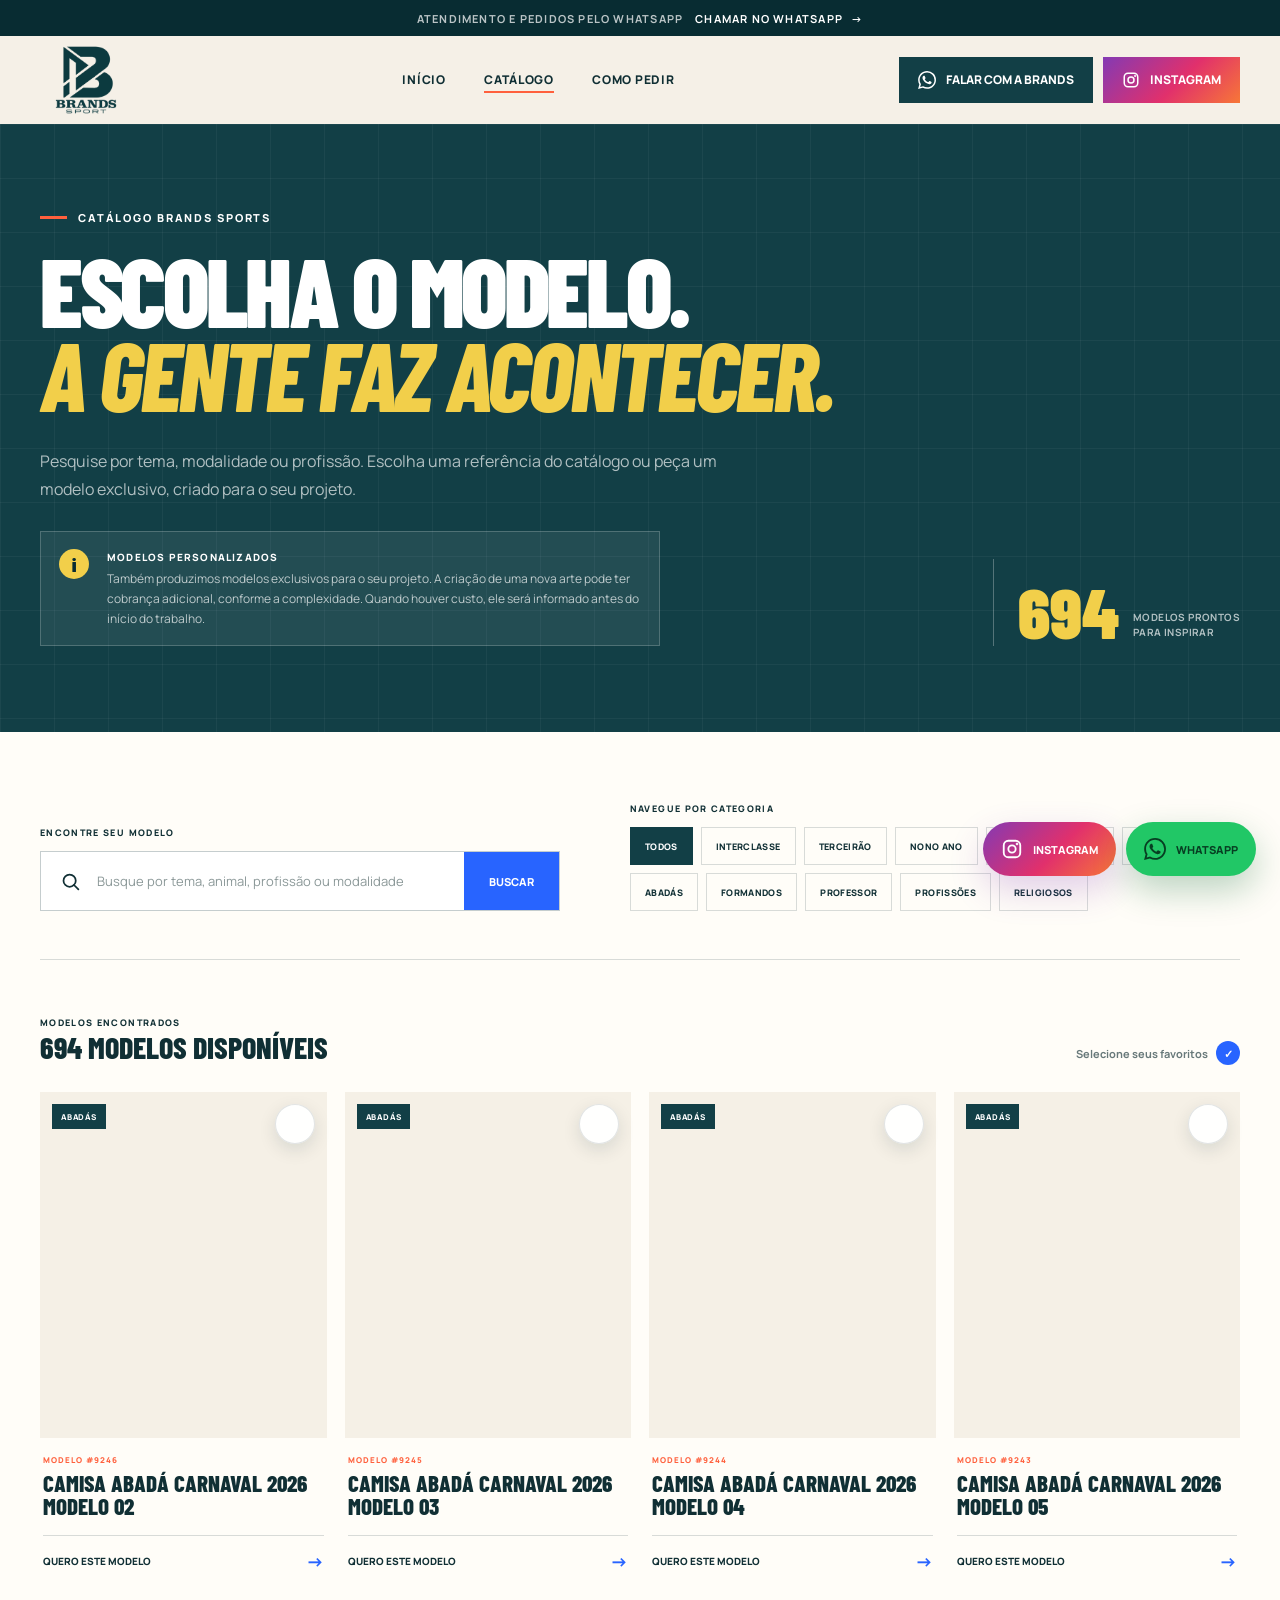
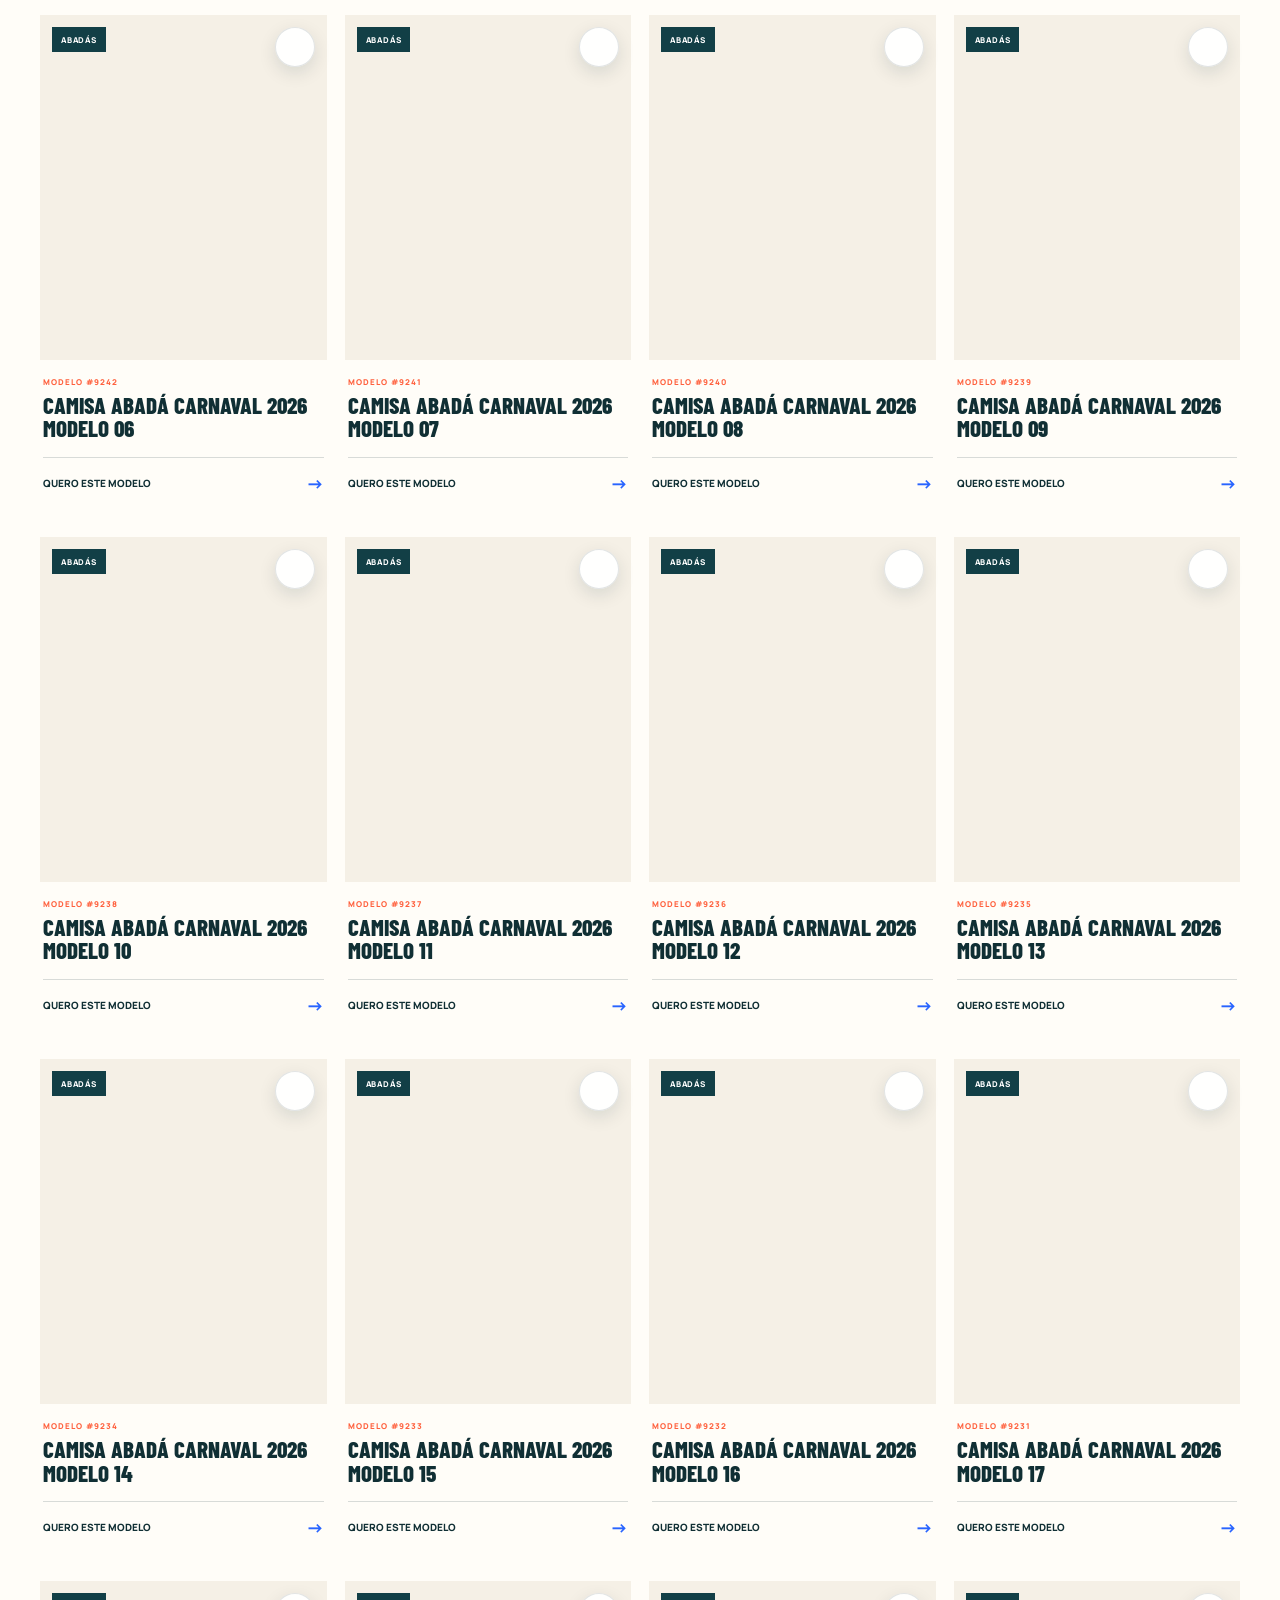
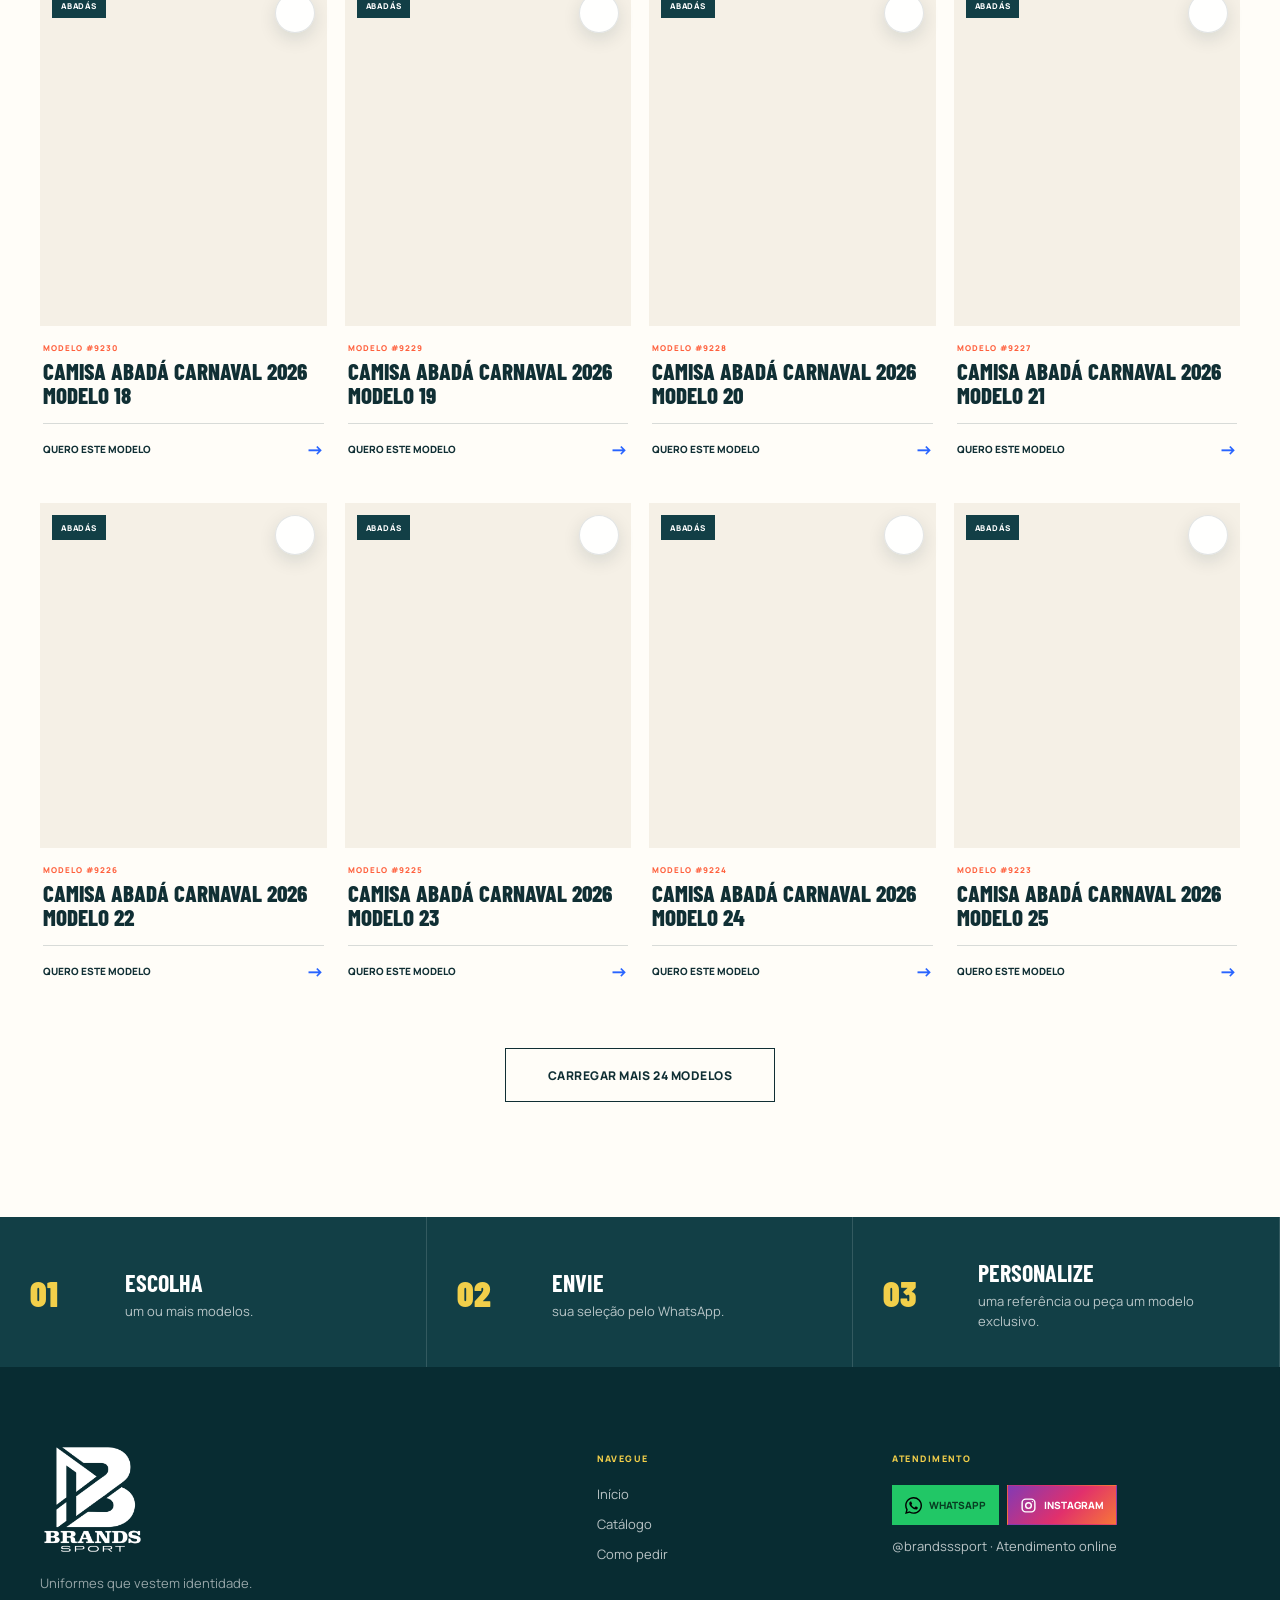
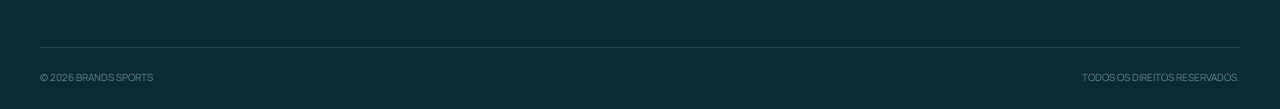
==== commit 5ed0655f: "Atualiza contatos e personalizacao do site" ====
--- a/catalogo.html
+++ b/catalogo.html
@@ -21,13 +21,14 @@
     <symbol id="icon-search" viewBox="0 0 24 24"><circle cx="11" cy="11" r="7" fill="none" stroke="currentColor" stroke-width="2"/><path d="m16 16 5 5" fill="none" stroke="currentColor" stroke-width="2" stroke-linecap="round"/></symbol>
     <symbol id="icon-check" viewBox="0 0 24 24"><path d="m5 12 4 4L19 6" fill="none" stroke="currentColor" stroke-width="2.4" stroke-linecap="round" stroke-linejoin="round"/></symbol>
     <symbol id="icon-close" viewBox="0 0 24 24"><path d="M6 6l12 12M18 6 6 18" fill="none" stroke="currentColor" stroke-width="2" stroke-linecap="round"/></symbol>
+    <symbol id="icon-instagram" viewBox="0 0 24 24"><rect x="3" y="3" width="18" height="18" rx="5" fill="none" stroke="currentColor" stroke-width="2"/><circle cx="12" cy="12" r="4" fill="none" stroke="currentColor" stroke-width="2"/><circle cx="17.5" cy="6.5" r="1" fill="currentColor"/></symbol>
   </svg>
 
   <a class="skip-link" href="#catalogo">Pular para o catálogo</a>
 
   <div class="announcement-bar">
     <p>Atendimento e pedidos pelo WhatsApp</p>
-    <a class="js-whatsapp" href="#">(11) 99024-2977 <span>→</span></a>
+    <a class="js-whatsapp" href="#">Chamar no WhatsApp <span>→</span></a>
   </div>
 
   <header class="site-header catalog-header">
@@ -41,10 +42,16 @@
         <a href="#catalogo" aria-current="page">Catálogo</a>
         <a href="index.html#como-funciona">Como pedir</a>
       </nav>
-      <a class="header-cta js-whatsapp" href="#">
-        <svg aria-hidden="true"><use href="#icon-whatsapp"></use></svg>
-        <span>Falar com a Brands</span>
-      </a>
+      <div class="header-actions">
+        <a class="header-cta js-whatsapp" href="#">
+          <svg aria-hidden="true"><use href="#icon-whatsapp"></use></svg>
+          <span>Falar com a Brands</span>
+        </a>
+        <a class="header-cta header-instagram" href="https://www.instagram.com/brandsssport/" target="_blank" rel="noopener noreferrer" aria-label="Abrir o Instagram da Brands Sports em uma nova aba">
+          <svg aria-hidden="true" focusable="false"><use href="#icon-instagram"></use></svg>
+          <span>Instagram</span>
+        </a>
+      </div>
     </div>
   </header>
 
@@ -53,7 +60,14 @@
       <div class="catalog-hero-copy reveal">
         <p class="eyebrow eyebrow-light"><span></span> Catálogo Brands Sports</p>
         <h1>Escolha o modelo.<br><em>A gente faz acontecer.</em></h1>
-        <p>Pesquise por tema, modalidade ou profissão. Nenhum preço por aqui: cada projeto recebe um atendimento personalizado.</p>
+        <p>Pesquise por tema, modalidade ou profissão. Escolha uma referência do catálogo ou peça um modelo exclusivo, criado para o seu projeto.</p>
+        <aside class="custom-art-note" role="note" aria-label="Informação sobre modelos personalizados e criação de arte">
+          <span class="custom-art-note-icon" aria-hidden="true">i</span>
+          <div>
+            <strong>Modelos personalizados</strong>
+            <span>Também produzimos modelos exclusivos para o seu projeto. A criação de uma nova arte pode ter cobrança adicional, conforme a complexidade. Quando houver custo, ele será informado antes do início do trabalho.</span>
+          </div>
+        </aside>
       </div>
       <div class="catalog-hero-stat reveal">
         <strong id="catalog-total">694</strong>
@@ -115,7 +129,7 @@
     <section class="catalog-help">
       <div><span>01</span><p><strong>Escolha</strong> um ou mais modelos.</p></div>
       <div><span>02</span><p><strong>Envie</strong> sua seleção pelo WhatsApp.</p></div>
-      <div><span>03</span><p><strong>Personalize</strong> com cores, nomes e logos.</p></div>
+      <div><span>03</span><p><strong>Personalize</strong> uma referência ou peça um modelo exclusivo.</p></div>
     </section>
   </main>
 
@@ -123,7 +137,20 @@
     <div class="footer-main">
       <div class="footer-brand"><img src="assets/logo-brands-white.png" alt="Brands Sport"><p>Uniformes que vestem identidade.</p></div>
       <div class="footer-nav"><p>NAVEGUE</p><a href="index.html">Início</a><a href="#catalogo">Catálogo</a><a href="index.html#como-funciona">Como pedir</a></div>
-      <div class="footer-contact"><p>ATENDIMENTO</p><a class="js-whatsapp" href="#">WhatsApp: (11) 99024-2977</a><span>Atendimento online</span></div>
+      <div class="footer-contact">
+        <p>ATENDIMENTO</p>
+        <div class="footer-contact-actions">
+          <a class="footer-contact-button footer-whatsapp js-whatsapp" href="#" aria-label="Falar com a Brands Sports pelo WhatsApp">
+            <svg aria-hidden="true"><use href="#icon-whatsapp"></use></svg>
+            <span>WhatsApp</span>
+          </a>
+          <a class="footer-contact-button footer-instagram" href="https://www.instagram.com/brandsssport/" target="_blank" rel="noopener noreferrer" aria-label="Instagram da Brands Sports, @brandsssport (abre em nova aba)">
+            <svg aria-hidden="true" focusable="false"><use href="#icon-instagram"></use></svg>
+            <span>Instagram</span>
+          </a>
+        </div>
+        <span>@brandsssport · Atendimento online</span>
+      </div>
     </div>
     <div class="footer-bottom"><span>© <span class="js-year"></span> Brands Sports</span><span>Todos os direitos reservados.</span></div>
   </footer>
@@ -157,9 +184,27 @@
     </div>
   </dialog>
 
-  <a class="floating-whatsapp js-whatsapp" href="#" aria-label="Falar com a Brands Sports pelo WhatsApp">
-    <svg aria-hidden="true"><use href="#icon-whatsapp"></use></svg><span>Fale com a gente</span>
-  </a>
+  <nav class="floating-contact-actions" aria-label="Canais de contato">
+    <a class="floating-instagram" href="https://www.instagram.com/brandsssport/" target="_blank" rel="noopener noreferrer" aria-label="Abrir o Instagram da Brands Sports em uma nova aba">
+      <svg aria-hidden="true" focusable="false"><use href="#icon-instagram"></use></svg>
+      <span>Instagram</span>
+    </a>
+    <a class="floating-whatsapp js-whatsapp" href="#" aria-label="Falar com a Brands Sports pelo WhatsApp">
+      <svg aria-hidden="true"><use href="#icon-whatsapp"></use></svg>
+      <span>WhatsApp</span>
+    </a>
+  </nav>
+
+  <div class="mobile-whatsapp-bar">
+    <a class="mobile-instagram" href="https://www.instagram.com/brandsssport/" target="_blank" rel="noopener noreferrer" aria-label="Abrir o Instagram da Brands Sports em uma nova aba">
+      <svg aria-hidden="true" focusable="false"><use href="#icon-instagram"></use></svg>
+      Instagram
+    </a>
+    <a class="js-whatsapp" href="#" aria-label="Falar com a Brands Sports pelo WhatsApp">
+      <svg aria-hidden="true"><use href="#icon-whatsapp"></use></svg>
+      WhatsApp
+    </a>
+  </div>
 
   <script src="config.js"></script>
   <script src="catalog-data.js"></script>
--- a/styles.css
+++ b/styles.css
@@ -118,17 +118,24 @@
 }
 
 .brand-tile {
-  align-self: stretch;
-  width: 118px;
+  align-self: center;
+  width: 92px;
+  height: 76px;
   display: grid;
   place-items: center;
-  padding: 9px 23px;
-  background: var(--teal);
-  transition: background .2s ease;
-}
-
-.brand-tile:hover { background: var(--blue); }
-.brand-tile img { width: 72px; height: 66px; object-fit: contain; }
+  padding: 0;
+  background: transparent;
+}
+
+.brand-tile img {
+  width: 68px;
+  height: 72px;
+  object-fit: contain;
+  filter: brightness(0) saturate(100%) invert(17%) sepia(27%) saturate(1264%) hue-rotate(138deg) brightness(92%) contrast(93%);
+  transition: transform .2s ease;
+}
+
+.brand-tile:hover img { transform: scale(1.05); }
 
 .main-nav {
   display: flex;
@@ -165,6 +172,8 @@
   transform-origin: left;
 }
 
+.header-actions { display: flex; align-items: center; justify-self: end; gap: 10px; }
+
 .header-cta {
   min-height: 46px;
   display: inline-flex;
@@ -182,6 +191,9 @@
 
 .header-cta svg { width: 18px; height: 18px; fill: currentColor; }
 .header-cta:hover { background: var(--blue); transform: translateY(-2px); }
+.header-instagram { background: linear-gradient(135deg, #833ab4 0%, #e1306c 55%, #f77737 100%); }
+.header-instagram svg { fill: none; stroke: currentColor; }
+.header-instagram:hover { background: var(--blue); }
 
 .menu-button {
   display: none;
@@ -543,6 +555,11 @@
 .eyebrow-light { color: var(--white); }
 .process-intro h2 em, .cta-copy h2 em, .catalog-hero h1 em { color: var(--yellow); }
 .process-intro > p:not(.eyebrow) { max-width: 540px; margin: 32px 0; color: rgba(255,255,255,.68); font-size: 16px; line-height: 1.75; }
+.custom-art-note { max-width: 620px; display: grid; grid-template-columns: 34px 1fr; gap: 14px; align-items: start; padding: 17px 18px; color: var(--white); background: rgba(255,255,255,.07); border: 1px solid rgba(255,255,255,.2); }
+.custom-art-note-icon { width: 30px; height: 30px; display: grid; place-items: center; color: var(--teal-dark); background: var(--yellow); border-radius: 50%; font-family: var(--font-display); font-size: 19px; font-weight: 900; line-height: 1; }
+.custom-art-note strong { display: block; margin: 1px 0 5px; font-size: 10px; font-weight: 800; letter-spacing: .12em; text-transform: uppercase; }
+.custom-art-note div > span { display: block; color: rgba(255,255,255,.7); font-size: 12px; line-height: 1.65; }
+.process-intro .custom-art-note { margin: -8px 0 30px; }
 .button-light { color: var(--teal-dark); background: var(--white); }
 .button-light:hover { color: var(--white); background: var(--blue); transform: translateY(-3px); }
 
@@ -572,9 +589,14 @@
 .cta-copy, .cta-action { position: relative; z-index: 1; }
 .cta-action { max-width: 500px; justify-self: end; }
 .cta-action p { margin: 0 0 28px; color: rgba(255,255,255,.76); line-height: 1.7; }
+.cta-buttons { display: grid; grid-template-columns: repeat(2, minmax(0, 1fr)); gap: 12px; }
+.cta-buttons .button { min-width: 0; width: 100%; padding-right: 18px; padding-left: 18px; }
 .button-whatsapp { color: var(--teal-dark); background: var(--whatsapp); }
 .button-whatsapp svg { fill: currentColor; }
 .button-whatsapp:hover { background: var(--white); transform: translateY(-3px); }
+.button-instagram { color: var(--white); background: linear-gradient(135deg, #833ab4 0%, #e1306c 55%, #f77737 100%); border-color: transparent; }
+.button-instagram svg { fill: none; stroke: currentColor; }
+.button-instagram:hover { color: var(--teal-dark); background: var(--white); transform: translateY(-3px); }
 
 .site-footer { padding: 75px max(40px, calc((100vw - min(1380px, calc(100vw - 80px))) / 2)) 25px; color: var(--white); background: var(--teal-dark); }
 .footer-main { display: grid; grid-template-columns: 1.4fr .65fr 1fr; gap: 70px; padding-bottom: 55px; }
@@ -584,30 +606,47 @@
 .footer-nav p, .footer-contact p { margin: 10px 0 8px; color: var(--yellow); font-size: 9px; font-weight: 800; letter-spacing: .16em; }
 .footer-nav a, .footer-contact a, .footer-contact span { color: rgba(255,255,255,.72); font-size: 13px; }
 .footer-nav a:hover, .footer-contact a:hover { color: var(--white); }
+.footer-contact-actions { display: flex; align-items: center; gap: 8px; }
+.footer-contact-button { min-height: 40px; display: inline-flex; align-items: center; justify-content: center; gap: 7px; padding: 0 12px; border: 1px solid rgba(255,255,255,.18); font-size: 10px; font-weight: 800; text-transform: uppercase; transition: color .2s ease, background .2s ease, transform .2s ease; }
+.footer-contact-button svg { width: 17px; height: 17px; flex: 0 0 auto; }
+.footer-contact-button span { color: inherit; font-size: 10px; }
+.footer-contact-button:hover { transform: translateY(-2px); }
+.footer-contact .footer-whatsapp { color: #073e22; background: var(--whatsapp); border-color: var(--whatsapp); }
+.footer-contact .footer-whatsapp:hover { color: var(--teal-dark); background: var(--white); }
+.footer-contact .footer-instagram { color: var(--white); background: linear-gradient(135deg, #833ab4 0%, #e1306c 55%, #f77737 100%); border-color: transparent; }
+.footer-contact .footer-instagram:hover { color: var(--teal-dark); background: var(--white); }
 .footer-bottom { display: flex; justify-content: space-between; gap: 25px; padding-top: 22px; border-top: 1px solid rgba(255,255,255,.12); color: rgba(255,255,255,.4); font-size: 10px; text-transform: uppercase; }
 
-.floating-whatsapp {
+.floating-contact-actions {
   position: fixed;
   z-index: 90;
   right: 24px;
   bottom: 24px;
+  display: flex;
+  align-items: center;
+  gap: 10px;
+}
+
+.floating-whatsapp,
+.floating-instagram {
   height: 54px;
   display: flex;
   align-items: center;
   gap: 10px;
   padding: 0 18px;
-  color: #073e22;
-  background: var(--whatsapp);
   border-radius: 28px;
-  box-shadow: 0 14px 35px rgba(12, 105, 52, .28);
   font-size: 11px;
   font-weight: 800;
   text-transform: uppercase;
   transition: transform .2s ease, background .2s ease;
 }
 
+.floating-whatsapp { color: #073e22; background: var(--whatsapp); box-shadow: 0 14px 35px rgba(12, 105, 52, .28); }
 .floating-whatsapp svg { width: 22px; height: 22px; fill: currentColor; }
 .floating-whatsapp:hover { background: var(--white); transform: translateY(-3px); }
+.floating-instagram { color: var(--white); background: linear-gradient(135deg, #833ab4 0%, #e1306c 55%, #f77737 100%); box-shadow: 0 14px 35px rgba(131, 58, 180, .24); }
+.floating-instagram svg { width: 22px; height: 22px; fill: none; stroke: currentColor; }
+.floating-instagram:hover { color: var(--teal-dark); background: var(--white); transform: translateY(-3px); }
 .mobile-whatsapp-bar { display: none; }
 
 .reveal { opacity: 0; transform: translateY(24px); transition: opacity .7s ease, transform .7s ease; }
@@ -630,7 +669,8 @@
 }
 
 .catalog-hero h1 { font-size: clamp(64px, 7.5vw, 112px); }
-.catalog-hero-copy > p:last-child { max-width: 680px; margin: 32px 0 0; color: rgba(255,255,255,.67); font-size: 16px; line-height: 1.75; }
+.catalog-hero-copy > p:not(.eyebrow) { max-width: 680px; margin: 32px 0 0; color: rgba(255,255,255,.67); font-size: 16px; line-height: 1.75; }
+.catalog-hero-copy .custom-art-note { margin-top: 28px; }
 .catalog-hero-stat { min-width: 225px; display: flex; align-items: flex-end; gap: 14px; padding: 24px 0 7px 24px; border-left: 1px solid rgba(255,255,255,.28); }
 .catalog-hero-stat strong { color: var(--yellow); font-family: var(--font-display); font-size: 70px; font-weight: 900; line-height: .8; }
 .catalog-hero-stat span { color: rgba(255,255,255,.68); font-size: 10px; font-weight: 700; line-height: 1.45; letter-spacing: .04em; text-transform: uppercase; }
@@ -724,6 +764,8 @@
 @media (max-width: 1180px) {
   :root { --content: min(100% - 48px, 1100px); }
   .header-inner { grid-template-columns: 120px 1fr auto; gap: 18px; }
+  .header-actions { gap: 8px; }
+  .header-cta { padding: 0 13px; font-size: 10px; }
   .main-nav { gap: 22px; }
   .hero { grid-template-columns: minmax(0, .92fr) minmax(470px, 1.08fr); gap: 30px; }
   .hero-showcase { min-height: 550px; transform: scale(.92); transform-origin: center right; }
@@ -735,9 +777,9 @@
   :root { --content: calc(100vw - 40px); }
   .site-header, .site-header.scrolled { height: 76px; }
   .header-inner { grid-template-columns: 90px 1fr 48px; }
-  .brand-tile { width: 82px; padding: 7px 14px; }
+  .brand-tile { width: 74px; height: 68px; padding: 0; }
   .brand-tile img { width: 56px; height: 60px; }
-  .header-cta { justify-self: end; }
+  .header-actions { justify-self: end; }
   .menu-button { display: block; justify-self: end; grid-column: 3; grid-row: 1; }
   .menu-button.open span:first-child { transform: translateY(4px) rotate(45deg); }
   .menu-button.open span:last-child { transform: translateY(-4px) rotate(-45deg); }
@@ -777,13 +819,13 @@
   :root { --content: calc(100vw - 28px); }
   html { scroll-padding-top: 78px; }
   body { padding-bottom: 68px; }
-  .catalog-page { padding-bottom: 0; }
+  .catalog-page { padding-bottom: 68px; }
   .announcement-bar { justify-content: space-between; min-height: 34px; padding: 6px 14px; letter-spacing: .05em; }
   .announcement-bar p { font-size: 8px; }
   .announcement-bar a { font-size: 9px; }
   .header-inner { width: calc(100vw - 28px); grid-template-columns: 78px 1fr 44px; }
-  .header-cta { display: none; }
-  .brand-tile { width: 70px; }
+  .header-actions { display: none; }
+  .brand-tile { width: 64px; }
   .brand-tile img { width: 50px; height: 55px; }
   .hero { min-height: auto; gap: 25px; padding: 54px 0 70px; }
   .hero h1 { font-size: clamp(58px, 16.5vw, 70px); }
@@ -828,11 +870,15 @@
   .site-footer { padding: 62px 22px 24px; }
   .footer-main { grid-template-columns: 1fr 1fr; gap: 40px 24px; }
   .footer-brand { grid-column: 1 / -1; }
+  .footer-contact-button { width: 42px; padding: 0; }
+  .footer-contact-button span { display: none; }
   .footer-bottom { flex-direction: column; gap: 7px; }
-  .floating-whatsapp { display: none; }
-  .mobile-whatsapp-bar { position: fixed; z-index: 110; right: 0; bottom: 0; left: 0; display: block; padding: 8px 10px max(8px, env(safe-area-inset-bottom)); background: var(--teal-dark); }
+  .floating-contact-actions { display: none; }
+  .mobile-whatsapp-bar { position: fixed; z-index: 110; right: 0; bottom: 0; left: 0; display: grid; grid-template-columns: repeat(2, minmax(0, 1fr)); gap: 8px; padding: 8px 10px max(8px, env(safe-area-inset-bottom)); background: var(--teal-dark); }
   .mobile-whatsapp-bar a { min-height: 50px; display: flex; align-items: center; justify-content: center; gap: 10px; color: #063a20; background: var(--whatsapp); font-size: 11px; font-weight: 800; text-transform: uppercase; }
   .mobile-whatsapp-bar svg { width: 21px; height: 21px; fill: currentColor; }
+  .mobile-whatsapp-bar .mobile-instagram { color: var(--white); background: linear-gradient(135deg, #833ab4 0%, #e1306c 55%, #f77737 100%); }
+  .mobile-whatsapp-bar .mobile-instagram svg { fill: none; stroke: currentColor; }
   .catalog-hero { min-height: 500px; padding: 60px 14px; }
   .catalog-hero h1 { font-size: clamp(58px, 17vw, 82px); }
   .catalog-hero-stat { min-width: 0; padding-left: 18px; }
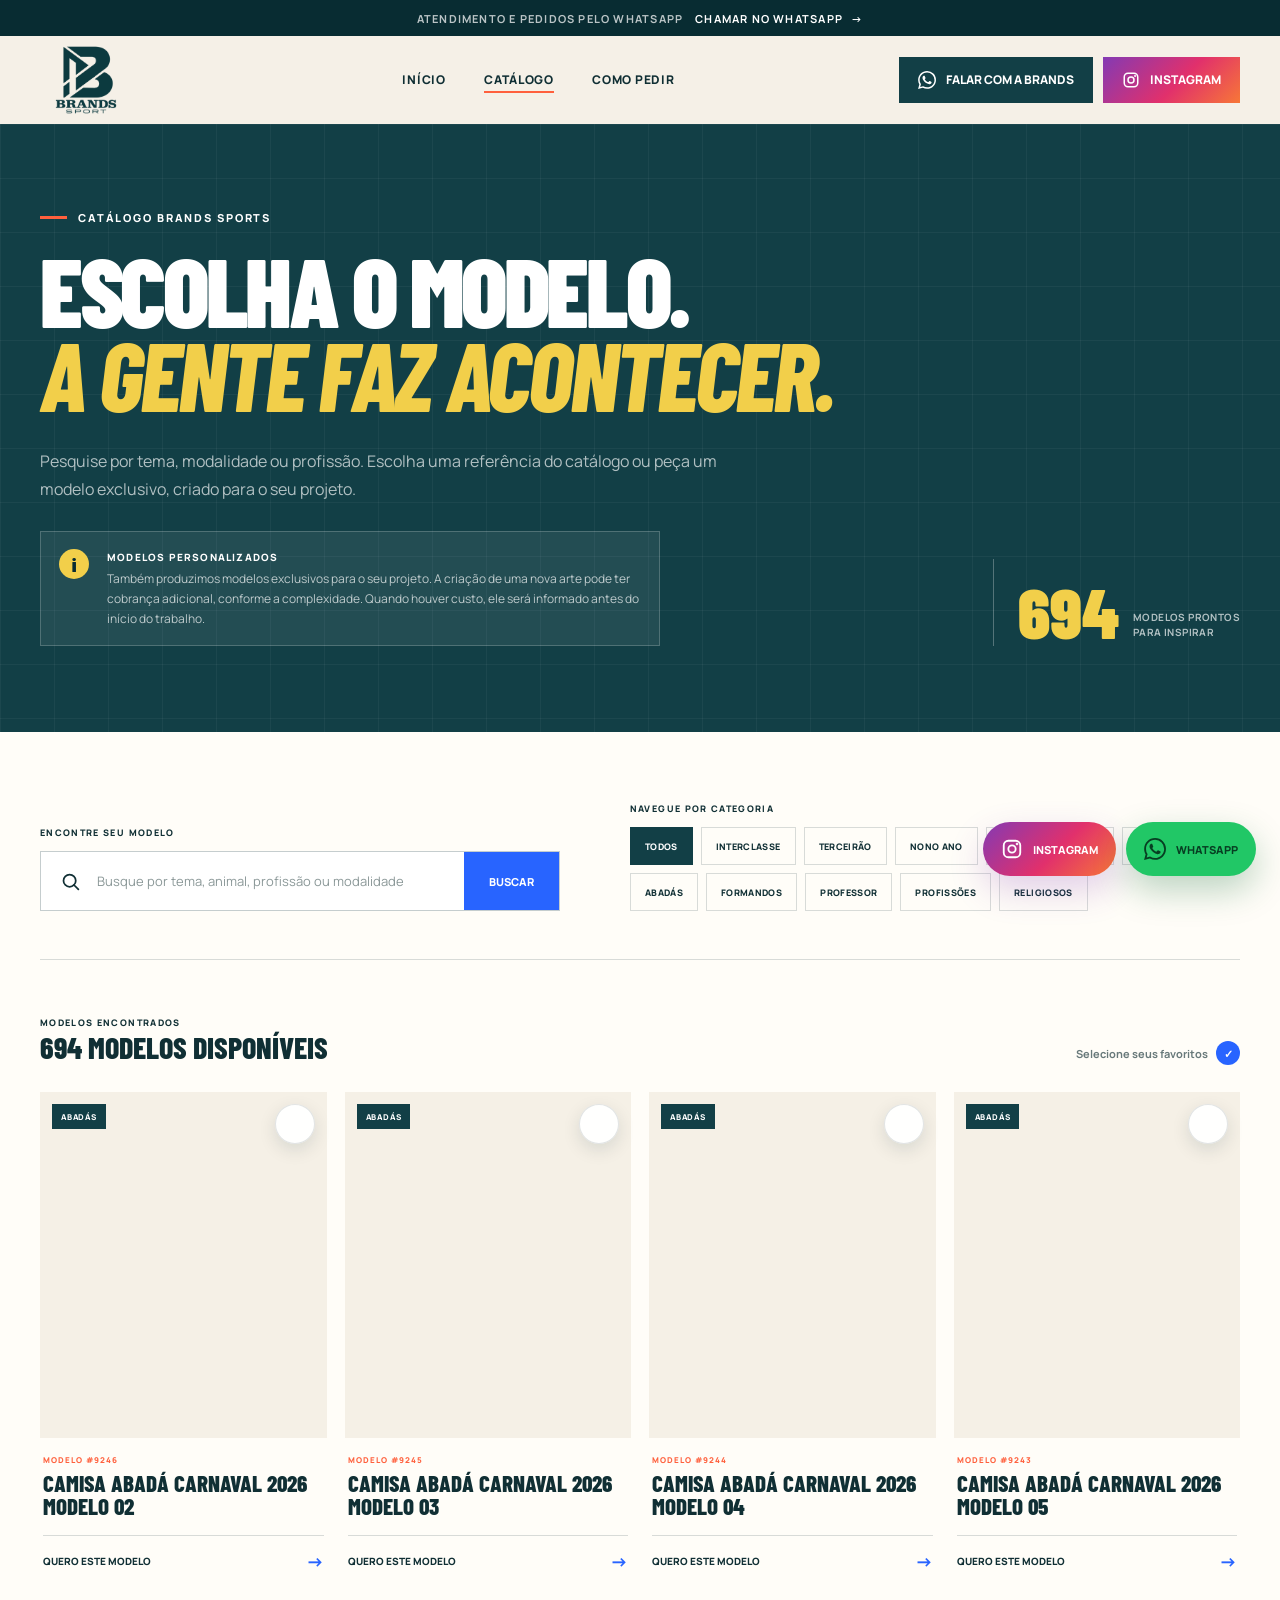
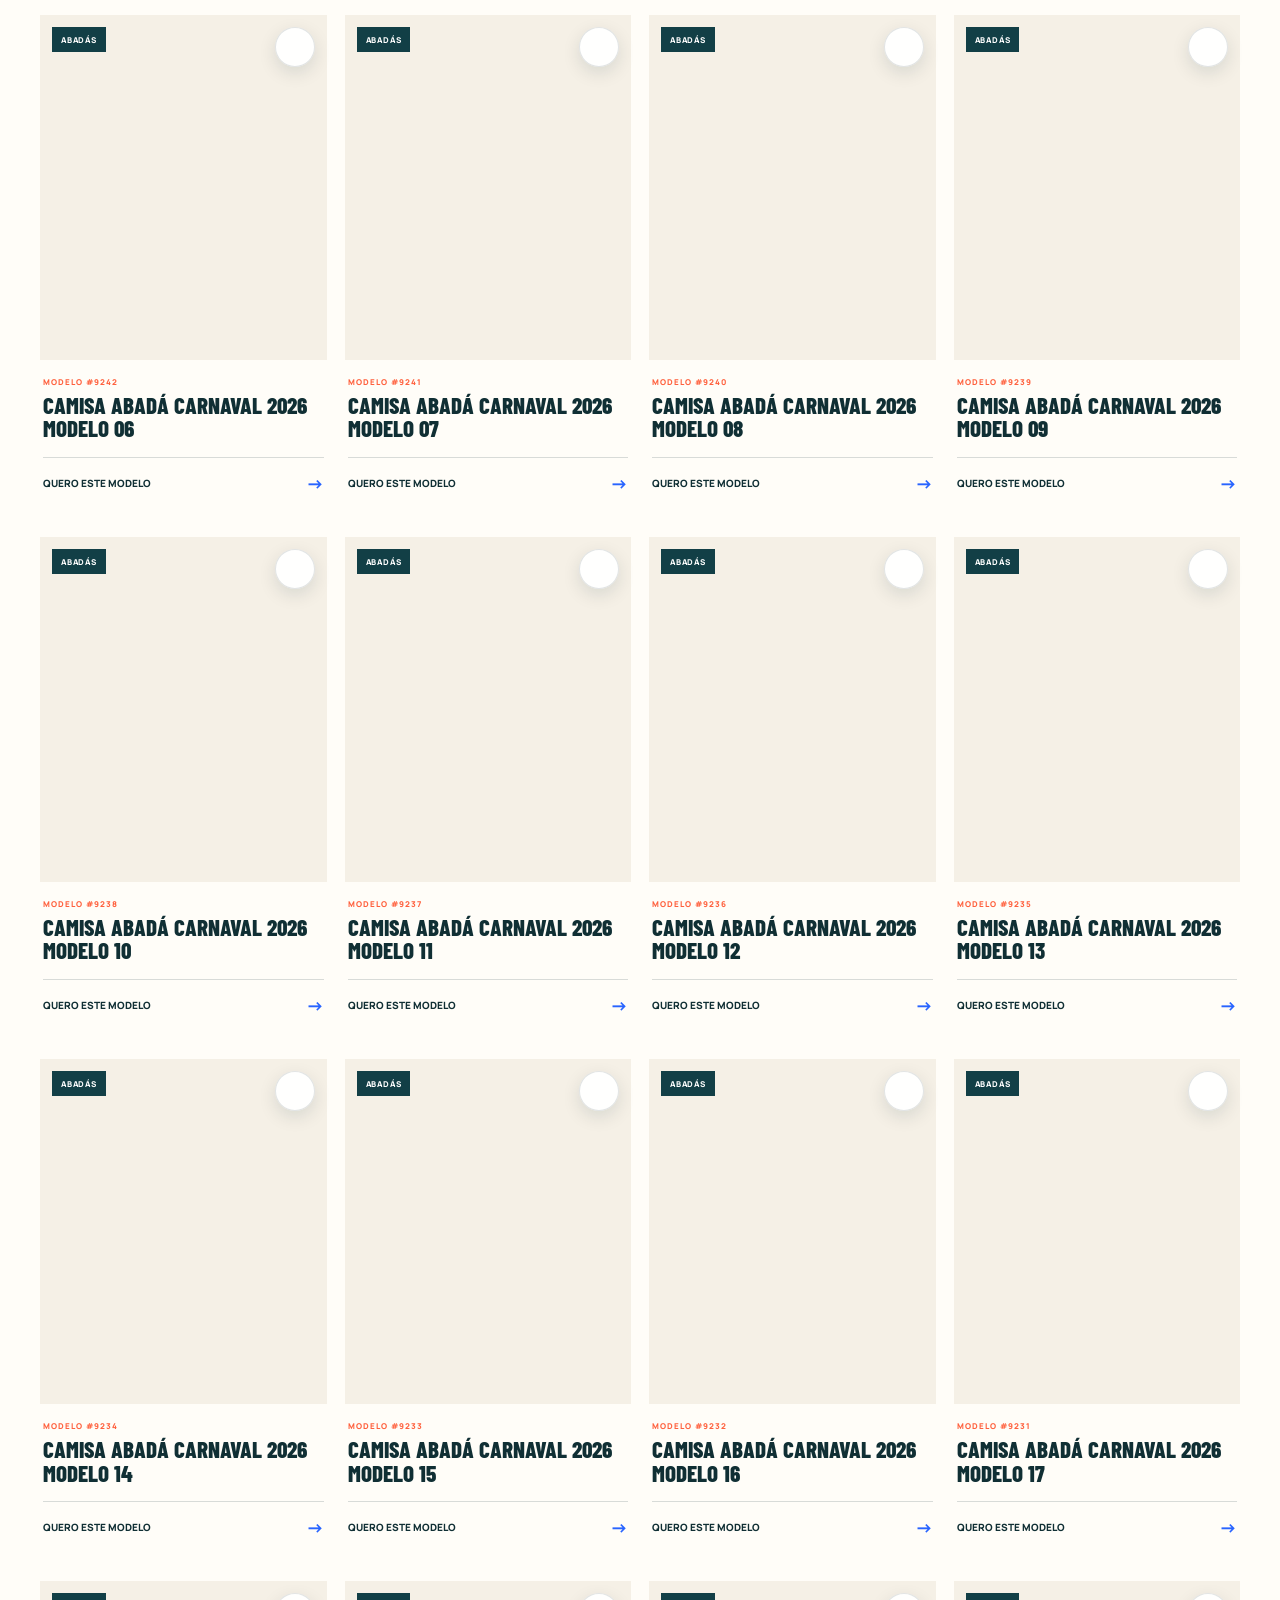
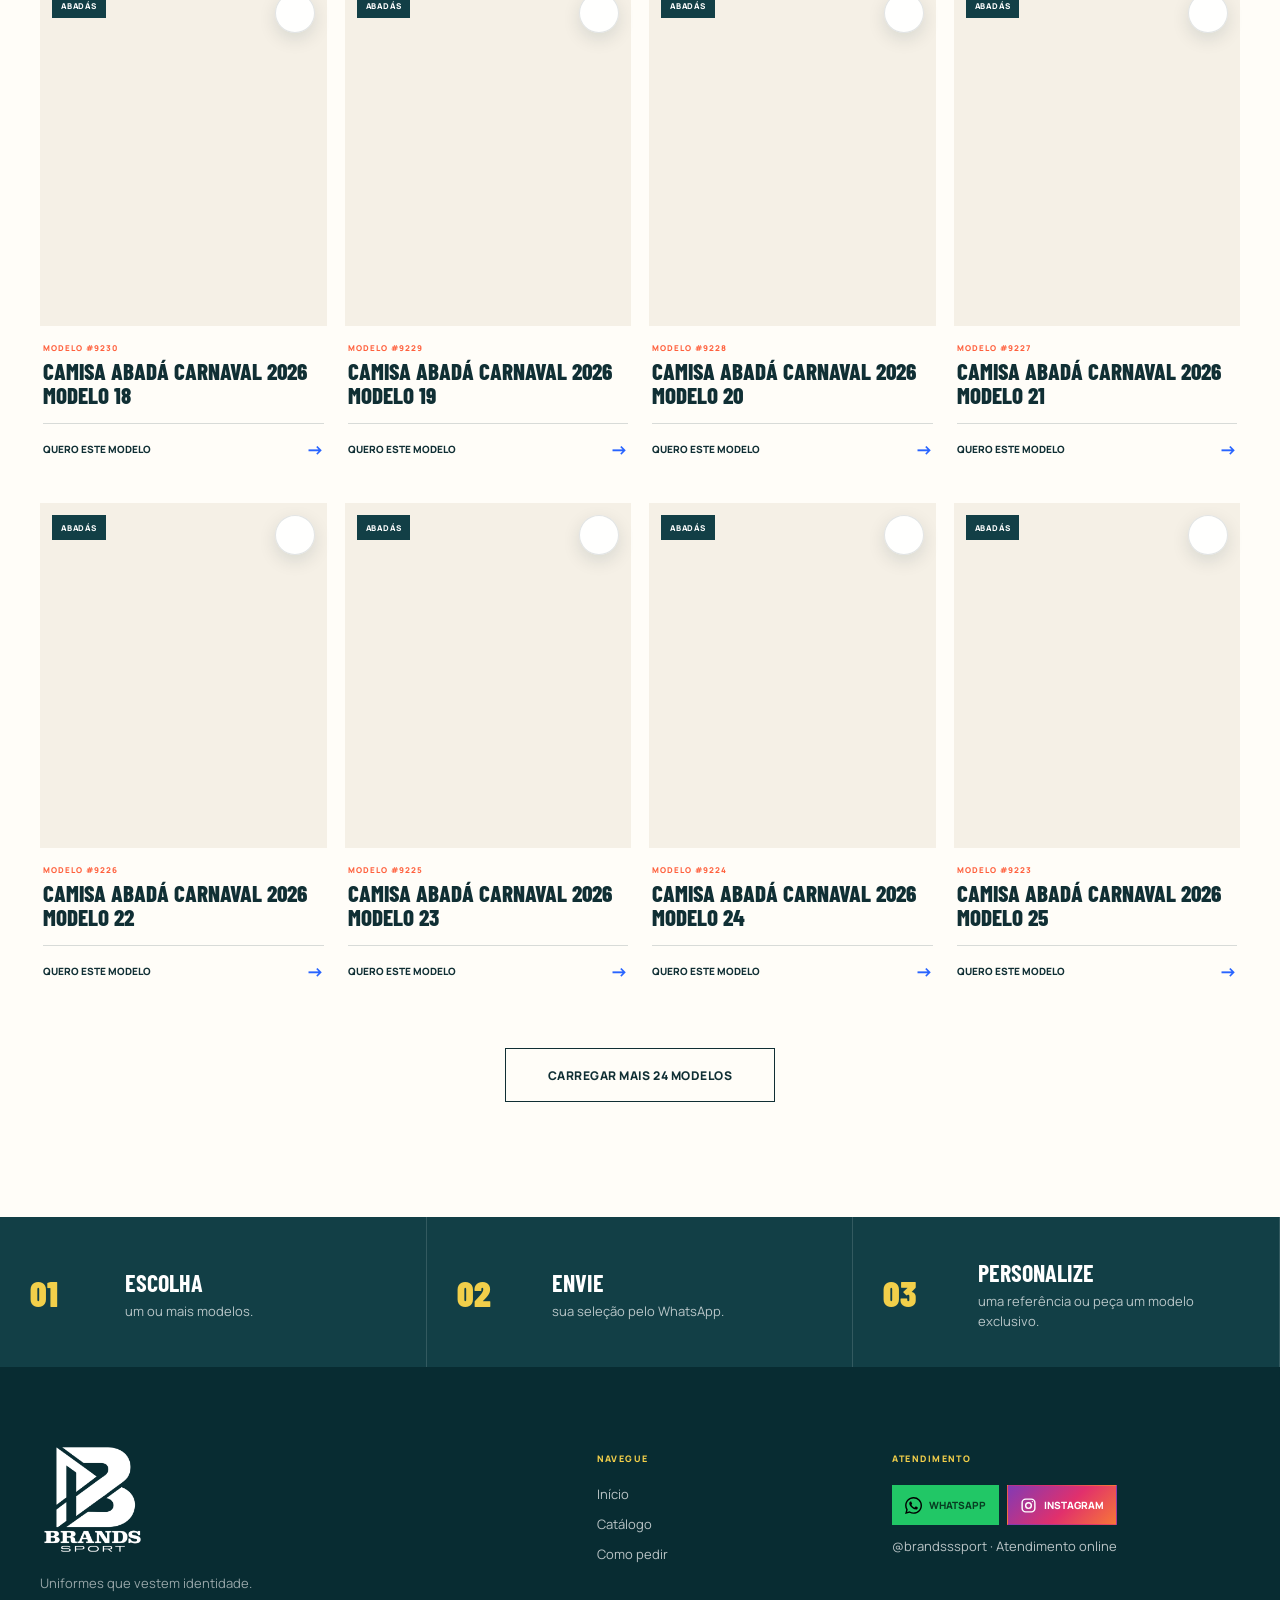
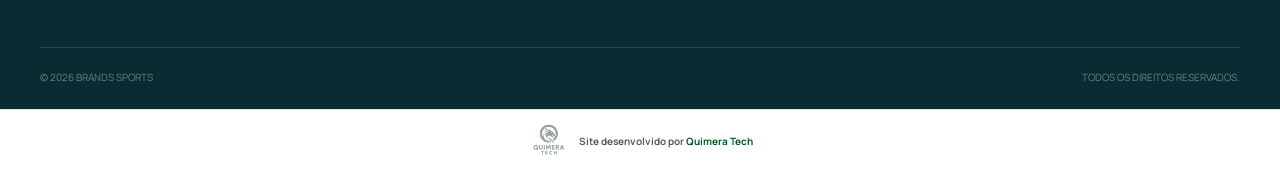
==== commit 532c7659: "Adiciona credito da Quimera Tech ao rodape" ====
--- a/catalogo.html
+++ b/catalogo.html
@@ -152,8 +152,18 @@
         <span>@brandsssport · Atendimento online</span>
       </div>
     </div>
-    <div class="footer-bottom"><span>© <span class="js-year"></span> Brands Sports</span><span>Todos os direitos reservados.</span></div>
+    <div class="footer-bottom">
+      <span>© <span class="js-year"></span> Brands Sports</span>
+      <span>Todos os direitos reservados.</span>
+    </div>
   </footer>
+
+  <div class="global-developer-credit">
+    <a class="developer-credit" href="https://gbrielh.github.io/Quimera-tech/" target="_blank" rel="noopener noreferrer" aria-label="Site desenvolvido por Quimera Tech (abre em nova aba)">
+      <img src="assets/quimera-tech.svg" alt="" aria-hidden="true">
+      <span>Site desenvolvido por <strong>Quimera Tech</strong></span>
+    </a>
+  </div>
 
   <div class="selection-bar" id="selection-bar" aria-live="polite" hidden>
     <div class="selection-summary">
--- a/styles.css
+++ b/styles.css
@@ -616,6 +616,37 @@
 .footer-contact .footer-instagram { color: var(--white); background: linear-gradient(135deg, #833ab4 0%, #e1306c 55%, #f77737 100%); border-color: transparent; }
 .footer-contact .footer-instagram:hover { color: var(--teal-dark); background: var(--white); }
 .footer-bottom { display: flex; justify-content: space-between; gap: 25px; padding-top: 22px; border-top: 1px solid rgba(255,255,255,.12); color: rgba(255,255,255,.4); font-size: 10px; text-transform: uppercase; }
+
+.global-developer-credit {
+  display: flex;
+  align-items: center;
+  justify-content: center;
+  width: 100%;
+  padding: 12px clamp(24px, 6vw, 96px) 16px;
+  background: var(--white);
+  border-top: 1px solid #e6e8e4;
+}
+
+.developer-credit {
+  display: inline-flex;
+  align-items: center;
+  gap: 9px;
+  color: #536058;
+  font-size: 10px;
+  font-weight: 700;
+  transition: color .18s ease;
+}
+
+.developer-credit img {
+  width: 42px;
+  height: 38px;
+  object-fit: contain;
+  opacity: .88;
+}
+
+.developer-credit strong { color: #075c2a; }
+.developer-credit:hover,
+.developer-credit:focus-visible { color: #075c2a; }
 
 .floating-contact-actions {
   position: fixed;
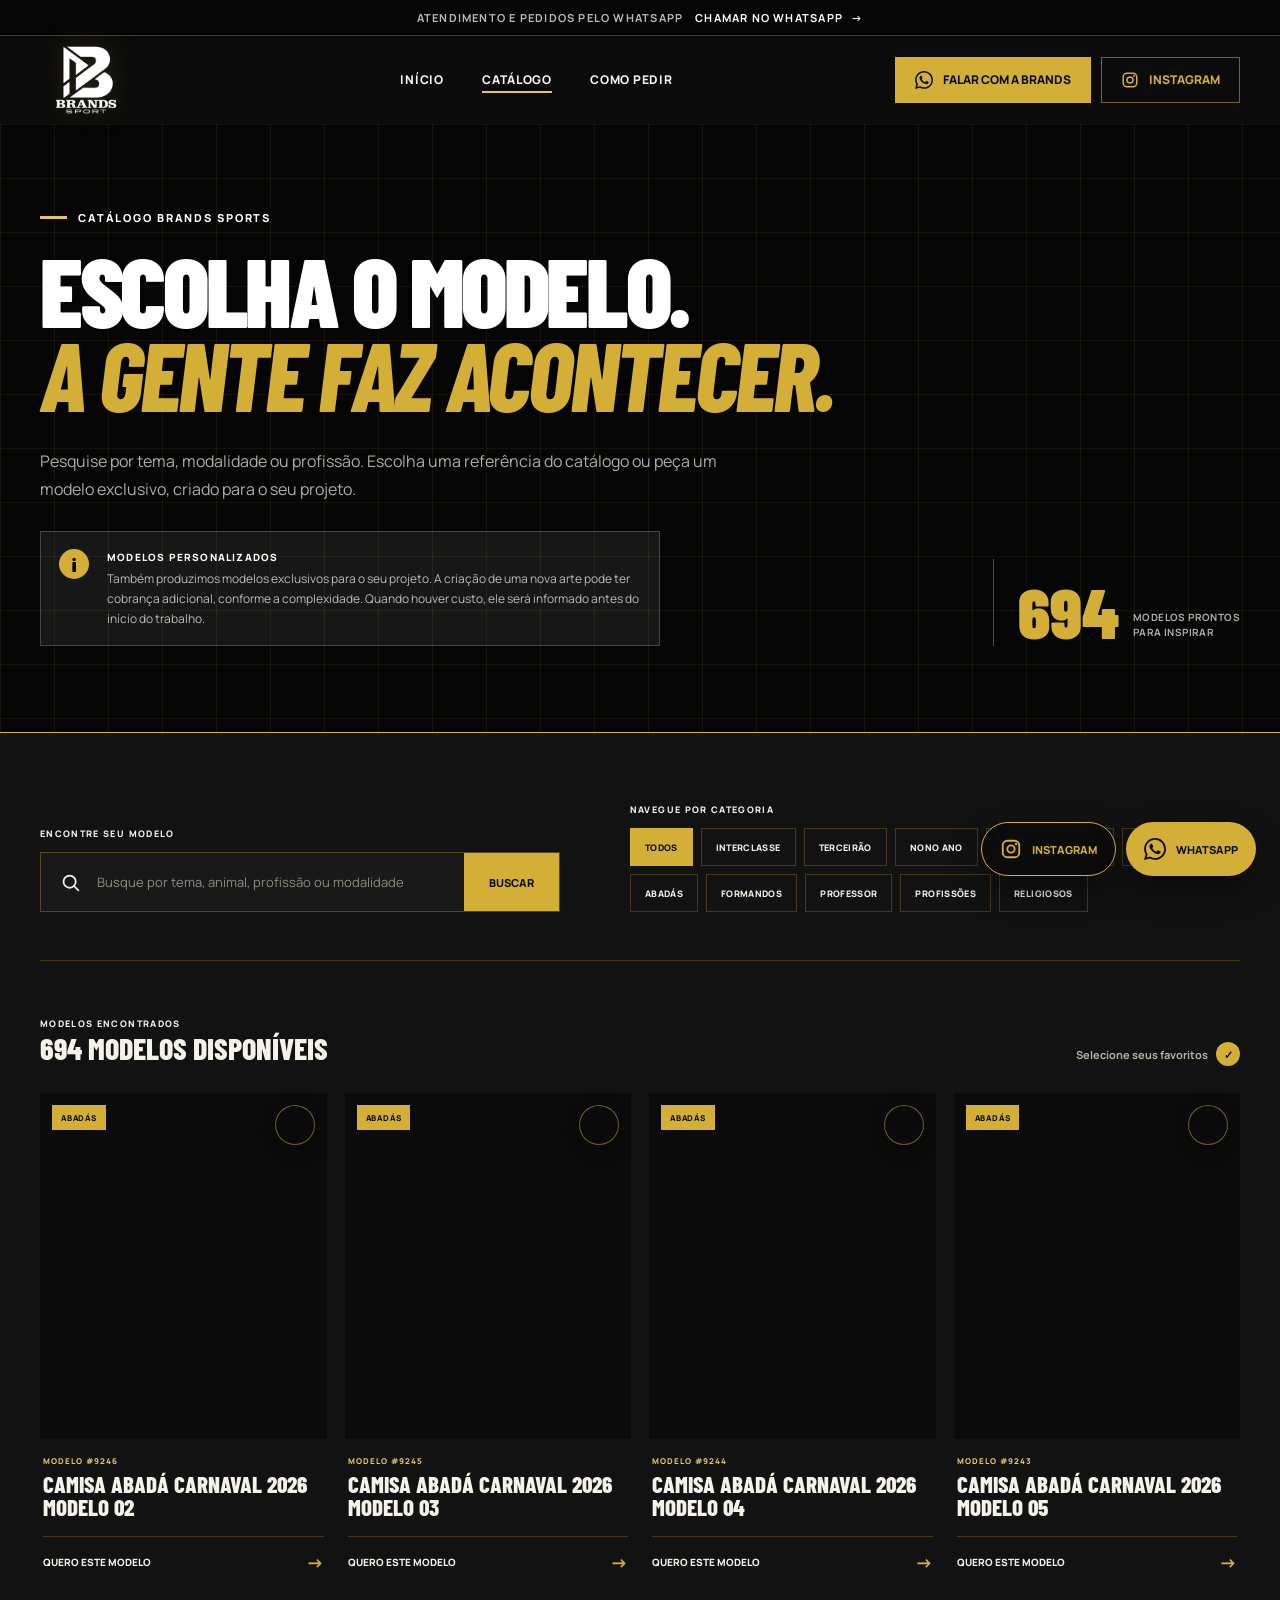
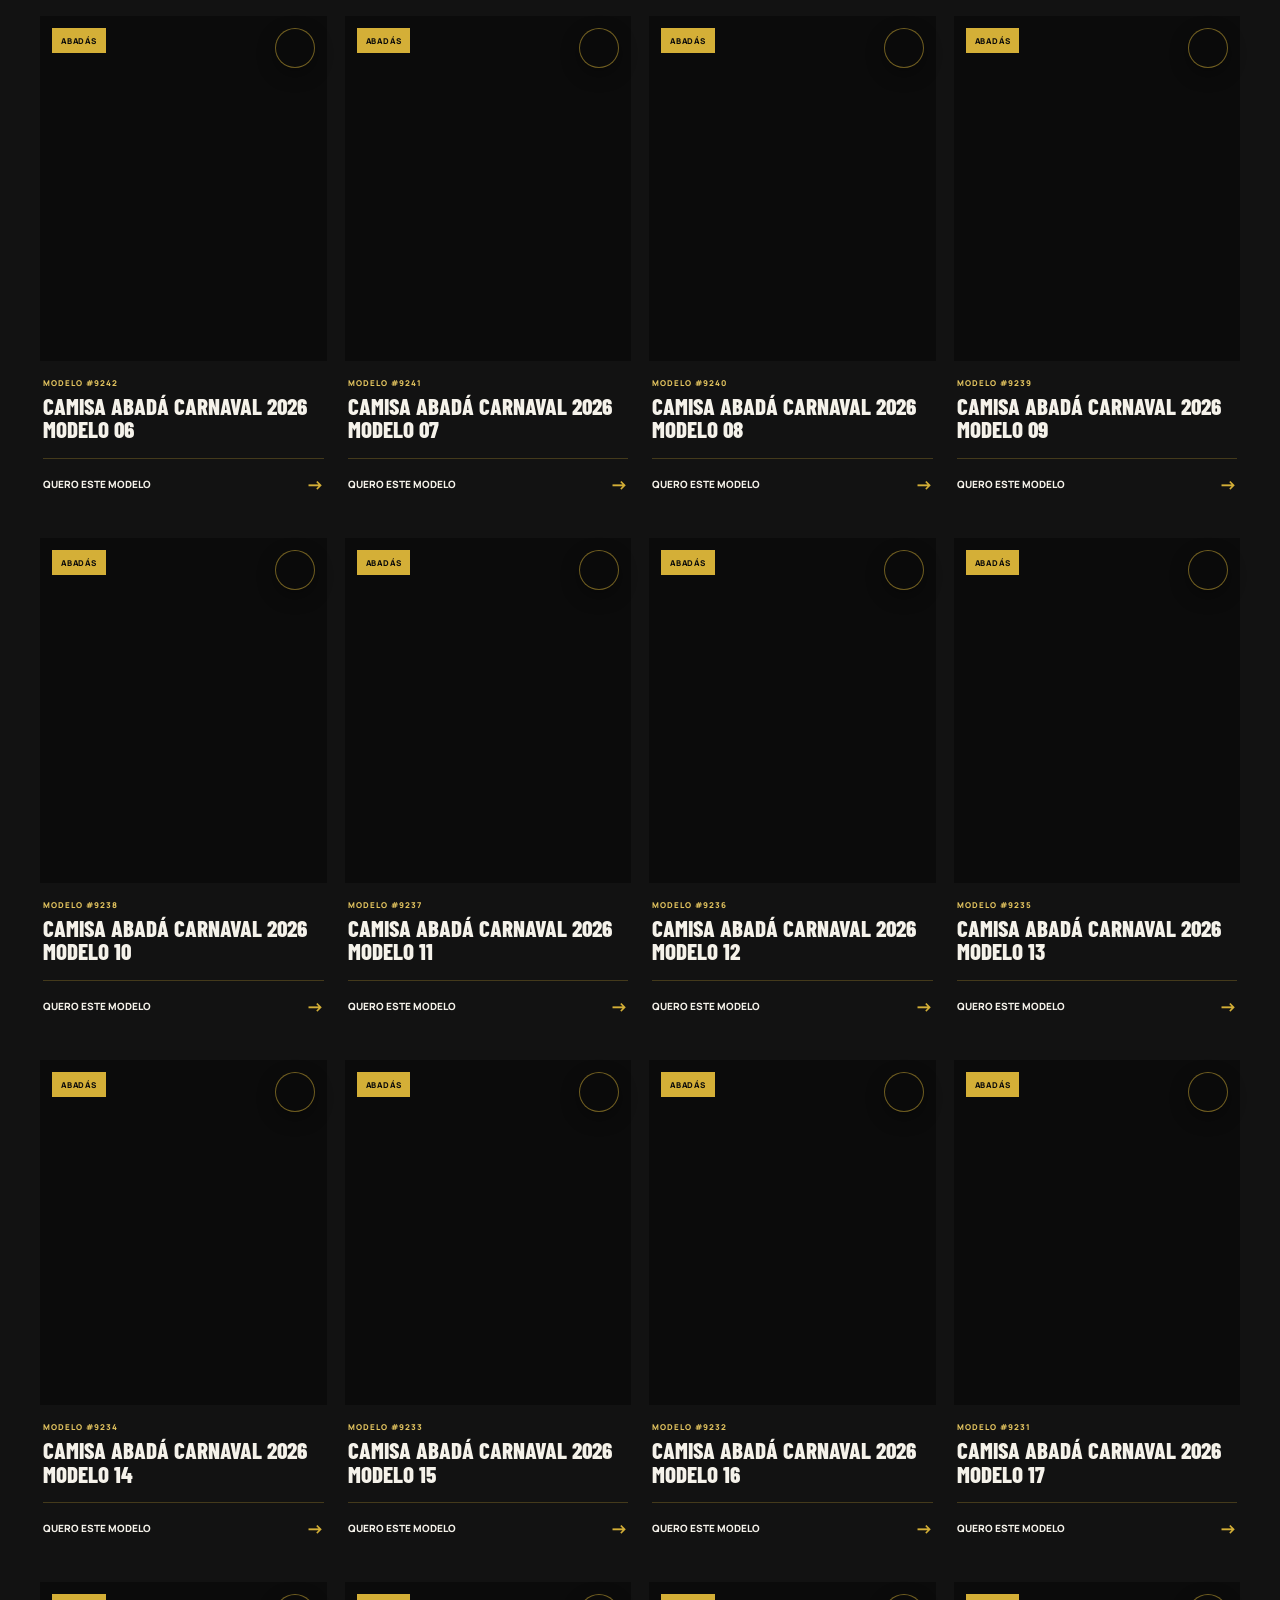
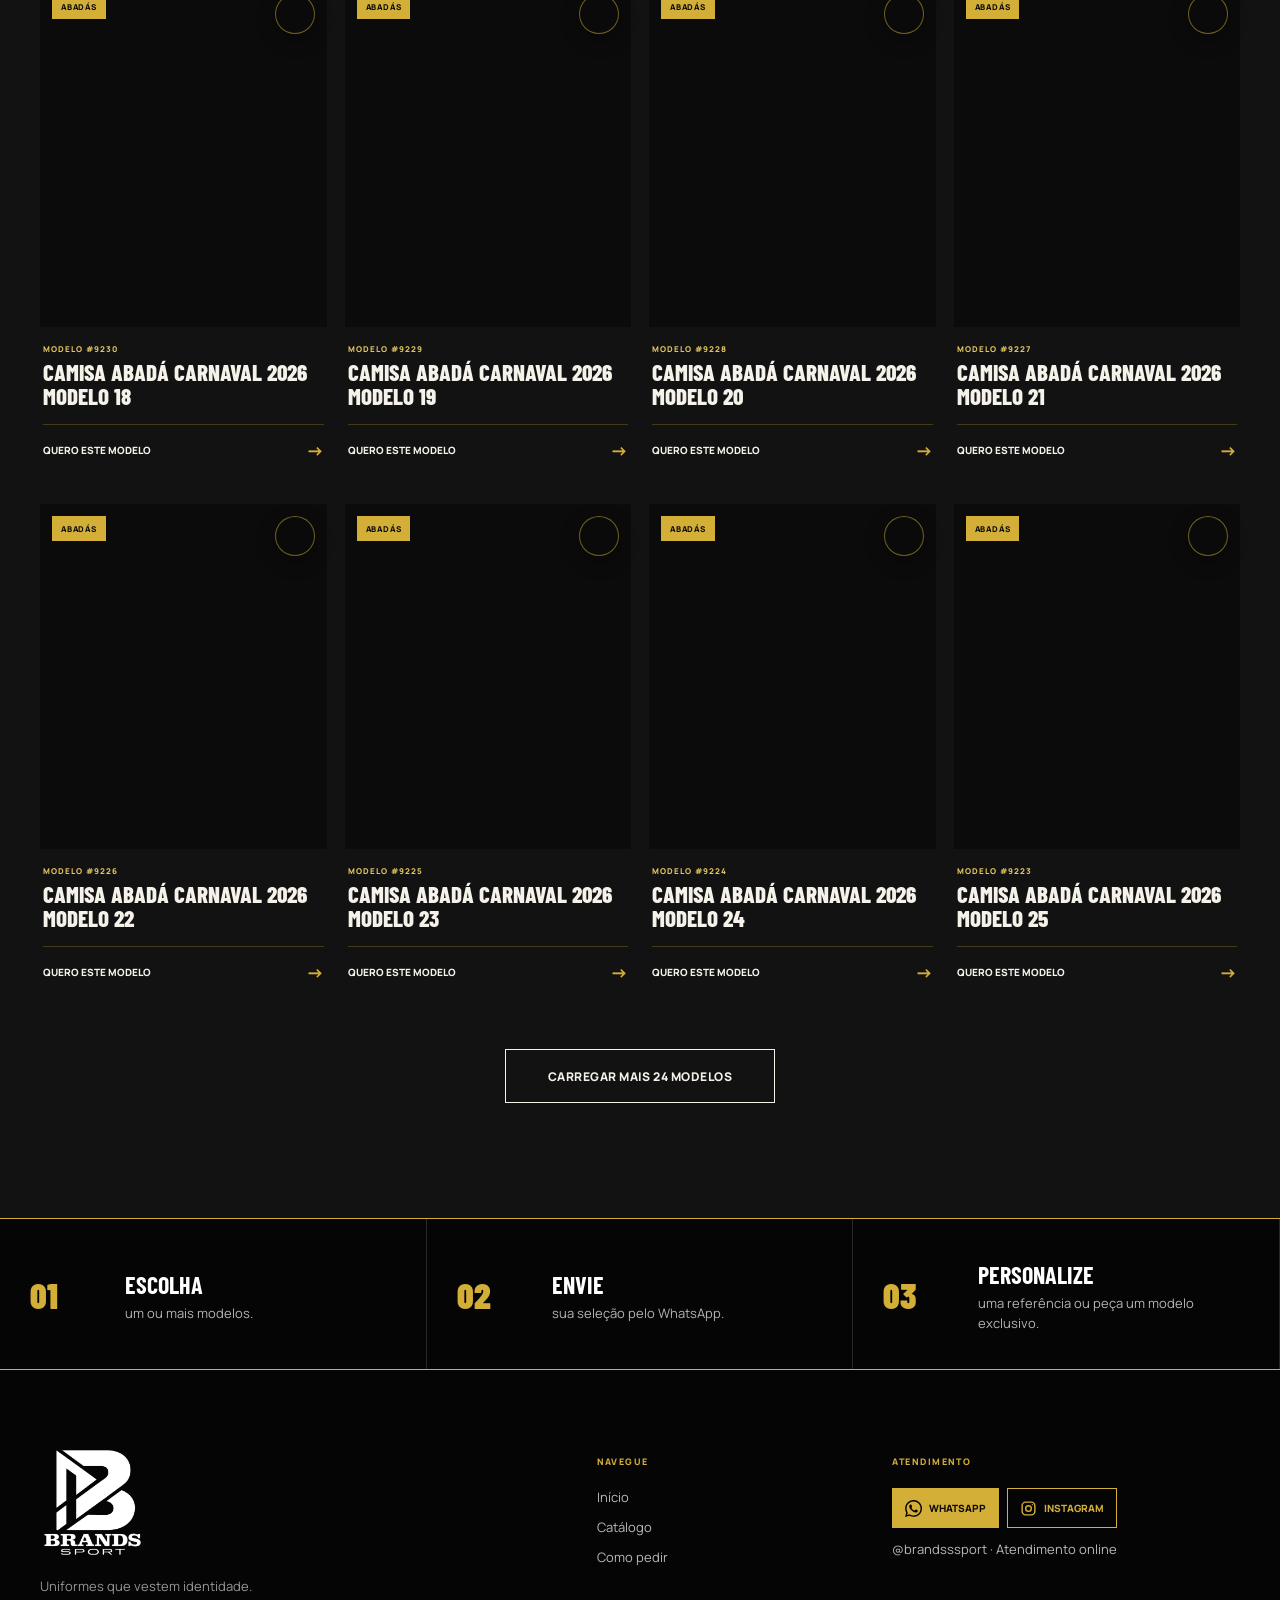
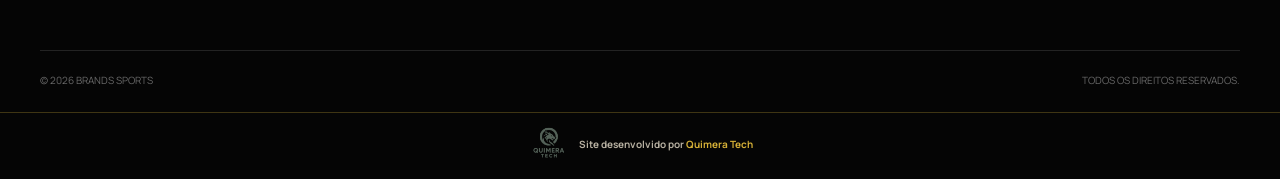
==== commit 94152eb6: "Aplica identidade preta e dourada" ====
--- a/catalogo.html
+++ b/catalogo.html
@@ -4,7 +4,7 @@
   <meta charset="utf-8">
   <meta name="viewport" content="width=device-width, initial-scale=1">
   <meta name="description" content="Catálogo Brands Sports de uniformes e camisetas personalizáveis, sem preços e com atendimento direto pelo WhatsApp.">
-  <meta name="theme-color" content="#123f46">
+  <meta name="theme-color" content="#0B0B0B">
   <title>Catálogo | Brands Sports</title>
   <link rel="icon" type="image/png" href="assets/logo-brands-white.png">
   <link rel="preconnect" href="https://fonts.googleapis.com">
--- a/styles.css
+++ b/styles.css
@@ -1,19 +1,27 @@
 :root {
-  --cream: #f5f0e6;
-  --cream-deep: #e9e0d2;
-  --paper: #fffdf8;
-  --teal: #123f46;
-  --teal-dark: #082c32;
-  --ink: #102f34;
-  --blue: #2864ff;
-  --blue-dark: #1749cc;
-  --coral: #ff603d;
-  --yellow: #f2cf4a;
-  --whatsapp: #21c766;
+  color-scheme: dark;
+  --black: #0B0B0B;
+  --black-deep: #050505;
+  --surface: #121212;
+  --surface-raised: #191919;
+  --gold: #D4AF37;
+  --gold-light: #e3c45f;
+  --gold-dark: #a88724;
+  --cream: var(--black);
+  --cream-deep: var(--surface-raised);
+  --paper: var(--surface);
+  --teal: var(--black);
+  --teal-dark: var(--black-deep);
+  --ink: #f5f2ea;
+  --blue: var(--gold);
+  --blue-dark: var(--gold-dark);
+  --coral: var(--gold-light);
+  --yellow: var(--gold);
+  --whatsapp: var(--gold);
   --white: #ffffff;
-  --muted: #68797a;
-  --line: rgba(16, 47, 52, 0.16);
-  --shadow: 0 22px 60px rgba(8, 44, 50, 0.13);
+  --muted: #b7b0a1;
+  --line: rgba(212, 175, 55, 0.26);
+  --shadow: 0 24px 70px rgba(0, 0, 0, 0.58);
   --font-display: "Barlow Condensed", "Arial Narrow", sans-serif;
   --font-body: "Manrope", Arial, sans-serif;
   --content: min(1380px, calc(100vw - 80px));
@@ -30,7 +38,8 @@
   margin: 0;
   min-width: 320px;
   color: var(--ink);
-  background: var(--cream);
+  background-color: var(--cream);
+  background-image: radial-gradient(circle at 82% 8%, rgba(212, 175, 55, .08), transparent 29rem);
   font-family: var(--font-body);
   -webkit-font-smoothing: antialiased;
   overflow-x: clip;
@@ -58,7 +67,7 @@
   top: 10px;
   left: 10px;
   padding: 12px 18px;
-  color: var(--white);
+  color: var(--black);
   background: var(--blue);
   transform: translateY(-150%);
   transition: transform .2s ease;
@@ -69,6 +78,7 @@
 :focus-visible {
   outline: 3px solid var(--yellow);
   outline-offset: 3px;
+  box-shadow: 0 0 0 2px var(--black), 0 0 0 5px var(--gold-light);
 }
 
 .announcement-bar {
@@ -80,6 +90,7 @@
   padding: 7px 20px;
   color: var(--white);
   background: var(--teal-dark);
+  border-bottom: 1px solid rgba(212, 175, 55, .34);
   font-size: 11px;
   font-weight: 700;
   letter-spacing: .11em;
@@ -95,7 +106,7 @@
   z-index: 100;
   top: 0;
   height: 88px;
-  background: rgba(245, 240, 230, .91);
+  background: rgba(11, 11, 11, .91);
   border-bottom: 1px solid transparent;
   backdrop-filter: blur(18px);
   transition: height .25s ease, border-color .25s ease, box-shadow .25s ease;
@@ -104,7 +115,7 @@
 .site-header.scrolled {
   height: 76px;
   border-bottom-color: var(--line);
-  box-shadow: 0 8px 28px rgba(8, 44, 50, .06);
+  box-shadow: 0 8px 30px rgba(0, 0, 0, .42);
 }
 
 .header-inner {
@@ -131,7 +142,7 @@
   width: 68px;
   height: 72px;
   object-fit: contain;
-  filter: brightness(0) saturate(100%) invert(17%) sepia(27%) saturate(1264%) hue-rotate(138deg) brightness(92%) contrast(93%);
+  filter: drop-shadow(0 0 14px rgba(212, 175, 55, .16));
   transition: transform .2s ease;
 }
 
@@ -181,8 +192,9 @@
   justify-content: center;
   gap: 10px;
   padding: 0 19px;
-  color: var(--white);
-  background: var(--teal);
+  color: var(--black);
+  background: var(--gold);
+  border: 1px solid var(--gold);
   font-size: 12px;
   font-weight: 800;
   text-transform: uppercase;
@@ -190,10 +202,10 @@
 }
 
 .header-cta svg { width: 18px; height: 18px; fill: currentColor; }
-.header-cta:hover { background: var(--blue); transform: translateY(-2px); }
-.header-instagram { background: linear-gradient(135deg, #833ab4 0%, #e1306c 55%, #f77737 100%); }
+.header-cta:hover { color: var(--gold); background: var(--black); transform: translateY(-2px); }
+.header-instagram { color: var(--gold); background: transparent; border-color: rgba(212, 175, 55, .55); }
 .header-instagram svg { fill: none; stroke: currentColor; }
-.header-instagram:hover { background: var(--blue); }
+.header-instagram:hover { color: var(--black); background: var(--gold); }
 
 .menu-button {
   display: none;
@@ -244,7 +256,7 @@
   inset: 0;
   opacity: .22;
   pointer-events: none;
-  background-image: radial-gradient(rgba(16, 47, 52, .16) .6px, transparent .6px);
+  background-image: radial-gradient(rgba(212, 175, 55, .24) .6px, transparent .6px);
   background-size: 6px 6px;
   mask-image: linear-gradient(to right, #000, transparent 60%);
 }
@@ -294,7 +306,7 @@
 .hero-lead {
   max-width: 590px;
   margin: 33px 0 0;
-  color: #506467;
+  color: var(--muted);
   font-size: clamp(16px, 1.3vw, 19px);
   line-height: 1.75;
 }
@@ -324,9 +336,9 @@
 }
 
 .button svg { width: 20px; height: 20px; }
-.button-primary { color: var(--white); background: var(--blue); }
-.button-primary:hover { background: var(--blue-dark); transform: translateY(-3px); }
-.button-link { min-height: 46px; padding: 0; border-bottom: 1px solid var(--ink); }
+.button-primary { color: var(--black); background: var(--gold); }
+.button-primary:hover { color: var(--black); background: var(--gold-light); transform: translateY(-3px); }
+.button-link { min-height: 46px; padding: 0; border-bottom: 1px solid var(--gold); }
 .button-link svg { width: 19px; height: 19px; fill: currentColor; }
 .button-link:hover { color: var(--blue); border-color: var(--blue); }
 
@@ -355,7 +367,7 @@
   right: 25px;
   bottom: 40px;
   left: 74px;
-  background: var(--blue);
+  background: linear-gradient(145deg, var(--gold-light), var(--gold-dark));
   clip-path: polygon(10% 0, 100% 0, 93% 88%, 24% 100%, 0 70%);
 }
 
@@ -367,7 +379,7 @@
   bottom: 12px;
   width: 230px;
   height: 230px;
-  border: 2px solid var(--coral);
+  border: 2px solid var(--gold);
   border-radius: 50%;
 }
 
@@ -375,6 +387,7 @@
   position: absolute;
   z-index: 2;
   background: var(--paper);
+  border: 1px solid rgba(212, 175, 55, .42);
   box-shadow: var(--shadow);
 }
 
@@ -389,7 +402,7 @@
 .showcase-card-main .showcase-image {
   aspect-ratio: 1 / 1.12;
   overflow: hidden;
-  background: #ece8df;
+  background: var(--surface-raised);
 }
 
 .showcase-card-main img { width: 100%; height: 100%; object-fit: cover; }
@@ -417,10 +430,10 @@
   align-items: center;
   gap: 12px;
   padding: 13px 18px;
-  color: var(--ink);
+  color: var(--black);
   background: var(--yellow);
   transform: rotate(1deg);
-  box-shadow: 0 12px 28px rgba(8, 44, 50, .15);
+  box-shadow: 0 12px 28px rgba(0, 0, 0, .36);
 }
 
 .showcase-note span { font-family: var(--font-display); font-size: 32px; font-weight: 900; }
@@ -430,7 +443,8 @@
   overflow: hidden;
   color: var(--white);
   background: var(--teal);
-  border-bottom: 5px solid var(--coral);
+  border-top: 1px solid var(--gold);
+  border-bottom: 4px solid var(--gold);
 }
 
 .ticker-track {
@@ -497,10 +511,11 @@
 }
 
 .solution-card:hover::before { transform: scale(1.25); }
-.solution-card:hover { color: var(--white); background: var(--teal); }
+.solution-card:hover { color: var(--black); background: var(--gold); }
 .solution-card-large { grid-row: span 2; padding: 38px; background: var(--paper); }
-.solution-card-coral { color: var(--white); background: var(--coral); }
-.solution-card-blue { color: var(--white); background: var(--blue); }
+.solution-card-coral { color: var(--black); background: var(--gold); }
+.solution-card-coral:hover { color: var(--black); background: var(--gold-light); }
+.solution-card-blue { color: var(--white); background: linear-gradient(145deg, #1d190d, var(--surface)); }
 .solution-number { font-family: var(--font-display); font-size: 15px; font-weight: 800; opacity: .7; }
 .solution-icon { position: absolute; top: 28px; right: 28px; font-family: var(--font-display); font-size: 48px; line-height: 1; }
 .solution-card-large .solution-icon { top: 56px; right: 45px; font-size: 92px; color: var(--blue); }
@@ -534,10 +549,10 @@
 
 .featured-card { min-width: 0; }
 .featured-media { position: relative; display: block; aspect-ratio: .78; overflow: hidden; background: var(--cream-deep); }
-.featured-media::after { content: ""; position: absolute; inset: 0; background: linear-gradient(to top, rgba(8, 44, 50, .16), transparent 40%); pointer-events: none; }
+.featured-media::after { content: ""; position: absolute; inset: 0; background: linear-gradient(to top, rgba(0, 0, 0, .38), transparent 45%); pointer-events: none; }
 .featured-media img { width: 100%; height: 100%; object-fit: cover; transition: transform .5s cubic-bezier(.2,.7,.2,1); }
 .featured-media:hover img { transform: scale(1.045); }
-.featured-media > span { position: absolute; z-index: 2; top: 14px; left: 14px; padding: 8px 10px; color: var(--white); background: var(--teal); font-size: 8px; font-weight: 800; letter-spacing: .12em; text-transform: uppercase; }
+.featured-media > span { position: absolute; z-index: 2; top: 14px; left: 14px; padding: 8px 10px; color: var(--black); background: var(--gold); font-size: 8px; font-weight: 800; letter-spacing: .12em; text-transform: uppercase; }
 .featured-card > div:last-child { padding: 18px 3px 0; }
 .featured-card h3 { min-height: 52px; margin: 0; font-family: var(--font-display); font-size: 25px; font-weight: 800; line-height: 1; text-transform: uppercase; }
 .featured-card p { margin: 9px 0 16px; color: var(--muted); font-size: 10px; font-weight: 700; letter-spacing: .08em; text-transform: uppercase; }
@@ -548,7 +563,9 @@
   display: grid;
   grid-template-columns: minmax(0, 1fr) minmax(0, 1fr);
   color: var(--white);
-  background: var(--teal);
+  background: var(--surface);
+  border-top: 1px solid var(--gold);
+  border-bottom: 1px solid rgba(212, 175, 55, .45);
 }
 
 .process-intro { padding: clamp(70px, 8vw, 130px) max(40px, calc((100vw - min(1380px, calc(100vw - 80px))) / 2)); padding-right: clamp(55px, 7vw, 120px); background: var(--teal-dark); }
@@ -560,8 +577,8 @@
 .custom-art-note strong { display: block; margin: 1px 0 5px; font-size: 10px; font-weight: 800; letter-spacing: .12em; text-transform: uppercase; }
 .custom-art-note div > span { display: block; color: rgba(255,255,255,.7); font-size: 12px; line-height: 1.65; }
 .process-intro .custom-art-note { margin: -8px 0 30px; }
-.button-light { color: var(--teal-dark); background: var(--white); }
-.button-light:hover { color: var(--white); background: var(--blue); transform: translateY(-3px); }
+.button-light { color: var(--black); background: var(--gold); }
+.button-light:hover { color: var(--black); background: var(--gold-light); transform: translateY(-3px); }
 
 .process-list { padding: clamp(60px, 8vw, 120px) max(40px, calc((100vw - min(1380px, calc(100vw - 80px))) / 2)); padding-left: clamp(50px, 7vw, 110px); }
 .process-step { display: grid; grid-template-columns: 74px 1fr; gap: 25px; padding: 34px 0; border-bottom: 1px solid rgba(255,255,255,.18); }
@@ -571,12 +588,12 @@
 .process-step p { max-width: 470px; margin: 0; color: rgba(255,255,255,.62); font-size: 13px; line-height: 1.7; }
 
 .quality-section { width: var(--content); display: grid; grid-template-columns: .92fr 1.08fr; gap: clamp(60px, 9vw, 150px); align-items: center; margin: auto; padding: 140px 0; }
-.quality-art { position: relative; min-height: 610px; display: grid; place-items: center; overflow: hidden; color: var(--white); background: var(--blue); }
+.quality-art { position: relative; min-height: 610px; display: grid; place-items: center; overflow: hidden; color: var(--gold); background: linear-gradient(145deg, #1a160b, var(--black-deep) 72%); border: 1px solid var(--gold); }
 .quality-letter { font-family: var(--font-display); font-size: 460px; font-weight: 900; line-height: 1; opacity: .18; transform: translateY(-8px); }
-.quality-ring { position: absolute; border: 2px solid rgba(255,255,255,.7); border-radius: 50%; }
+.quality-ring { position: absolute; border: 2px solid rgba(212, 175, 55, .64); border-radius: 50%; }
 .quality-ring-one { width: 350px; height: 350px; }
-.quality-ring-two { width: 235px; height: 235px; border-color: var(--yellow); }
-.quality-art p { position: absolute; margin: 0; padding: 20px; border: 1px solid rgba(255,255,255,.75); font-family: var(--font-display); font-size: 44px; font-weight: 900; line-height: .82; text-align: center; }
+.quality-ring-two { width: 235px; height: 235px; border-color: var(--gold-light); }
+.quality-art p { position: absolute; margin: 0; padding: 20px; border: 1px solid var(--gold); font-family: var(--font-display); font-size: 44px; font-weight: 900; line-height: .82; text-align: center; }
 .quality-art::before { content: "EST. 2026"; position: absolute; top: 28px; right: 30px; font-size: 9px; font-weight: 800; letter-spacing: .18em; }
 .quality-art::after { content: "IDENTIDADE EM CADA DETALHE"; position: absolute; bottom: 28px; left: 30px; font-size: 9px; font-weight: 800; letter-spacing: .14em; }
 .quality-copy > p:not(.eyebrow) { max-width: 570px; margin: 32px 0; color: var(--muted); font-size: 16px; line-height: 1.8; }
@@ -584,19 +601,19 @@
 .quality-copy li { display: grid; grid-template-columns: 52px 1fr; gap: 15px; align-items: center; padding: 20px 0; border-bottom: 1px solid var(--line); font-size: 13px; font-weight: 700; }
 .quality-copy li span { color: var(--coral); font-family: var(--font-display); font-size: 18px; }
 
-.cta-section { position: relative; overflow: hidden; display: grid; grid-template-columns: 1.1fr .9fr; gap: 70px; align-items: end; padding: 95px max(40px, calc((100vw - min(1380px, calc(100vw - 80px))) / 2)); color: var(--white); background: var(--blue); }
-.cta-section::after { content: "B"; position: absolute; top: -150px; right: 6%; color: rgba(255,255,255,.08); font-family: var(--font-display); font-size: 560px; font-weight: 900; line-height: 1; }
+.cta-section { position: relative; overflow: hidden; display: grid; grid-template-columns: 1.1fr .9fr; gap: 70px; align-items: end; padding: 95px max(40px, calc((100vw - min(1380px, calc(100vw - 80px))) / 2)); color: var(--white); background: linear-gradient(115deg, var(--black-deep), #191508); border-top: 1px solid var(--gold); border-bottom: 1px solid var(--gold); }
+.cta-section::after { content: "B"; position: absolute; top: -150px; right: 6%; color: rgba(212,175,55,.09); font-family: var(--font-display); font-size: 560px; font-weight: 900; line-height: 1; }
 .cta-copy, .cta-action { position: relative; z-index: 1; }
 .cta-action { max-width: 500px; justify-self: end; }
 .cta-action p { margin: 0 0 28px; color: rgba(255,255,255,.76); line-height: 1.7; }
 .cta-buttons { display: grid; grid-template-columns: repeat(2, minmax(0, 1fr)); gap: 12px; }
 .cta-buttons .button { min-width: 0; width: 100%; padding-right: 18px; padding-left: 18px; }
-.button-whatsapp { color: var(--teal-dark); background: var(--whatsapp); }
+.button-whatsapp { color: var(--black); background: var(--whatsapp); }
 .button-whatsapp svg { fill: currentColor; }
-.button-whatsapp:hover { background: var(--white); transform: translateY(-3px); }
-.button-instagram { color: var(--white); background: linear-gradient(135deg, #833ab4 0%, #e1306c 55%, #f77737 100%); border-color: transparent; }
+.button-whatsapp:hover { background: var(--gold-light); transform: translateY(-3px); }
+.button-instagram { color: var(--gold); background: transparent; border-color: var(--gold); }
 .button-instagram svg { fill: none; stroke: currentColor; }
-.button-instagram:hover { color: var(--teal-dark); background: var(--white); transform: translateY(-3px); }
+.button-instagram:hover { color: var(--black); background: var(--gold); transform: translateY(-3px); }
 
 .site-footer { padding: 75px max(40px, calc((100vw - min(1380px, calc(100vw - 80px))) / 2)) 25px; color: var(--white); background: var(--teal-dark); }
 .footer-main { display: grid; grid-template-columns: 1.4fr .65fr 1fr; gap: 70px; padding-bottom: 55px; }
@@ -611,10 +628,10 @@
 .footer-contact-button svg { width: 17px; height: 17px; flex: 0 0 auto; }
 .footer-contact-button span { color: inherit; font-size: 10px; }
 .footer-contact-button:hover { transform: translateY(-2px); }
-.footer-contact .footer-whatsapp { color: #073e22; background: var(--whatsapp); border-color: var(--whatsapp); }
-.footer-contact .footer-whatsapp:hover { color: var(--teal-dark); background: var(--white); }
-.footer-contact .footer-instagram { color: var(--white); background: linear-gradient(135deg, #833ab4 0%, #e1306c 55%, #f77737 100%); border-color: transparent; }
-.footer-contact .footer-instagram:hover { color: var(--teal-dark); background: var(--white); }
+.footer-contact .footer-whatsapp { color: var(--black); background: var(--gold); border-color: var(--gold); }
+.footer-contact .footer-whatsapp:hover { color: var(--black); background: var(--gold-light); }
+.footer-contact .footer-instagram { color: var(--gold); background: transparent; border-color: var(--gold); }
+.footer-contact .footer-instagram:hover { color: var(--black); background: var(--gold); }
 .footer-bottom { display: flex; justify-content: space-between; gap: 25px; padding-top: 22px; border-top: 1px solid rgba(255,255,255,.12); color: rgba(255,255,255,.4); font-size: 10px; text-transform: uppercase; }
 
 .global-developer-credit {
@@ -623,15 +640,15 @@
   justify-content: center;
   width: 100%;
   padding: 12px clamp(24px, 6vw, 96px) 16px;
-  background: var(--white);
-  border-top: 1px solid #e6e8e4;
+  background: var(--black-deep);
+  border-top: 1px solid rgba(212, 175, 55, .28);
 }
 
 .developer-credit {
   display: inline-flex;
   align-items: center;
   gap: 9px;
-  color: #536058;
+  color: var(--muted);
   font-size: 10px;
   font-weight: 700;
   transition: color .18s ease;
@@ -644,9 +661,9 @@
   opacity: .88;
 }
 
-.developer-credit strong { color: #075c2a; }
+.developer-credit strong { color: var(--gold); }
 .developer-credit:hover,
-.developer-credit:focus-visible { color: #075c2a; }
+.developer-credit:focus-visible { color: var(--gold); }
 
 .floating-contact-actions {
   position: fixed;
@@ -672,12 +689,12 @@
   transition: transform .2s ease, background .2s ease;
 }
 
-.floating-whatsapp { color: #073e22; background: var(--whatsapp); box-shadow: 0 14px 35px rgba(12, 105, 52, .28); }
+.floating-whatsapp { color: var(--black); background: var(--gold); box-shadow: 0 14px 35px rgba(0, 0, 0, .42); }
 .floating-whatsapp svg { width: 22px; height: 22px; fill: currentColor; }
-.floating-whatsapp:hover { background: var(--white); transform: translateY(-3px); }
-.floating-instagram { color: var(--white); background: linear-gradient(135deg, #833ab4 0%, #e1306c 55%, #f77737 100%); box-shadow: 0 14px 35px rgba(131, 58, 180, .24); }
+.floating-whatsapp:hover { background: var(--gold-light); transform: translateY(-3px); }
+.floating-instagram { color: var(--gold); background: var(--black); border: 1px solid var(--gold); box-shadow: 0 14px 35px rgba(0, 0, 0, .42); }
 .floating-instagram svg { width: 22px; height: 22px; fill: none; stroke: currentColor; }
-.floating-instagram:hover { color: var(--teal-dark); background: var(--white); transform: translateY(-3px); }
+.floating-instagram:hover { color: var(--black); background: var(--gold); transform: translateY(-3px); }
 .mobile-whatsapp-bar { display: none; }
 
 .reveal { opacity: 0; transform: translateY(24px); transition: opacity .7s ease, transform .7s ease; }
@@ -685,7 +702,7 @@
 
 /* Catálogo */
 .catalog-page { background: var(--paper); }
-.catalog-page .site-header { background: rgba(245,240,230,.94); }
+.catalog-page .site-header { background: rgba(11,11,11,.94); }
 .catalog-hero {
   min-height: 440px;
   display: grid;
@@ -694,9 +711,10 @@
   gap: 70px;
   padding: 86px max(40px, calc((100vw - min(1380px, calc(100vw - 80px))) / 2));
   color: var(--white);
-  background-color: var(--teal);
-  background-image: linear-gradient(rgba(255,255,255,.045) 1px, transparent 1px), linear-gradient(90deg, rgba(255,255,255,.045) 1px, transparent 1px);
+  background-color: var(--black-deep);
+  background-image: linear-gradient(rgba(212,175,55,.075) 1px, transparent 1px), linear-gradient(90deg, rgba(212,175,55,.075) 1px, transparent 1px);
   background-size: 54px 54px;
+  border-bottom: 1px solid var(--gold);
 }
 
 .catalog-hero h1 { font-size: clamp(64px, 7.5vw, 112px); }
@@ -710,36 +728,36 @@
 .catalog-toolbar { display: grid; grid-template-columns: .92fr 1.08fr; gap: 70px; align-items: end; margin-bottom: 56px; padding-bottom: 48px; border-bottom: 1px solid var(--line); }
 .catalog-search, .catalog-tabs-wrap { min-width: 0; }
 .catalog-search label, .catalog-tabs-wrap > p, .catalog-kicker { display: block; margin: 0 0 12px; font-size: 9px; font-weight: 800; letter-spacing: .15em; text-transform: uppercase; }
-.catalog-search-field { height: 60px; display: grid; grid-template-columns: 24px 1fr auto; align-items: center; gap: 13px; padding-left: 19px; background: var(--white); border: 1px solid rgba(16,47,52,.24); transition: border .2s ease, box-shadow .2s ease; }
-.catalog-search-field:focus-within { border-color: var(--blue); box-shadow: 0 0 0 3px rgba(40,100,255,.11); }
+.catalog-search-field { height: 60px; display: grid; grid-template-columns: 24px 1fr auto; align-items: center; gap: 13px; padding-left: 19px; background: var(--surface-raised); border: 1px solid rgba(212,175,55,.32); transition: border .2s ease, box-shadow .2s ease; }
+.catalog-search-field:focus-within { border-color: var(--gold); box-shadow: 0 0 0 3px rgba(212,175,55,.13); }
 .catalog-search-field svg { width: 21px; height: 21px; }
 .catalog-search-field input { min-width: 0; width: 100%; height: 100%; padding: 0; color: var(--ink); background: transparent; border: 0; outline: 0; font-size: 13px; }
-.catalog-search-field input::placeholder { color: #8b9898; }
-.catalog-search-field button { align-self: stretch; padding: 0 25px; color: var(--white); background: var(--blue); border: 0; font-size: 11px; font-weight: 800; text-transform: uppercase; cursor: pointer; }
-.catalog-search-field button:hover { background: var(--blue-dark); }
+.catalog-search-field input::placeholder { color: #8f8a80; }
+.catalog-search-field button { align-self: stretch; padding: 0 25px; color: var(--black); background: var(--gold); border: 0; font-size: 11px; font-weight: 800; text-transform: uppercase; cursor: pointer; }
+.catalog-search-field button:hover { background: var(--gold-light); }
 .catalog-tabs { display: flex; flex-wrap: wrap; gap: 8px; }
 .catalog-tab { min-height: 38px; padding: 0 14px; color: var(--ink); background: transparent; border: 1px solid var(--line); font-size: 9px; font-weight: 800; letter-spacing: .04em; text-transform: uppercase; cursor: pointer; transition: color .2s ease, background .2s ease, border .2s ease; }
 .catalog-tab:hover { border-color: var(--blue); }
-.catalog-tab.active { color: var(--white); background: var(--teal); border-color: var(--teal); }
+.catalog-tab.active { color: var(--black); background: var(--gold); border-color: var(--gold); }
 
 .catalog-results-head { display: flex; align-items: end; justify-content: space-between; gap: 30px; margin-bottom: 27px; }
 .catalog-results-head p { margin: 0; }
 .catalog-results-head strong { font-family: var(--font-display); font-size: 30px; font-weight: 800; text-transform: uppercase; }
 .catalog-results-head > p { color: var(--muted); font-size: 11px; font-weight: 700; }
-.catalog-results-head > p span { width: 24px; height: 24px; display: inline-grid; place-items: center; margin-left: 6px; color: var(--white); background: var(--blue); border-radius: 50%; }
+.catalog-results-head > p span { width: 24px; height: 24px; display: inline-grid; place-items: center; margin-left: 6px; color: var(--black); background: var(--gold); border-radius: 50%; }
 
 .catalog-grid { display: grid; grid-template-columns: repeat(4, minmax(0, 1fr)); gap: 42px 18px; }
 .catalog-card { position: relative; min-width: 0; }
 .catalog-card-media { position: relative; width: 100%; display: block; aspect-ratio: .83; padding: 0; overflow: hidden; background: var(--cream); border: 0; cursor: zoom-in; }
-.catalog-card-media::after { content: "VER DETALHES"; position: absolute; z-index: 3; right: 14px; bottom: 14px; padding: 9px 11px; color: var(--white); background: var(--teal); font-size: 8px; font-weight: 800; letter-spacing: .08em; opacity: 0; transform: translateY(8px); transition: opacity .25s ease, transform .25s ease; }
+.catalog-card-media::after { content: "VER DETALHES"; position: absolute; z-index: 3; right: 14px; bottom: 14px; padding: 9px 11px; color: var(--black); background: var(--gold); font-size: 8px; font-weight: 800; letter-spacing: .08em; opacity: 0; transform: translateY(8px); transition: opacity .25s ease, transform .25s ease; }
 .catalog-card-media:hover::after { opacity: 1; transform: translateY(0); }
 .catalog-card-media img { width: 100%; height: 100%; object-fit: cover; transition: transform .5s cubic-bezier(.2,.7,.2,1), opacity .2s ease; }
 .catalog-card-media:hover img { transform: scale(1.045); }
-.catalog-card-category { position: absolute; z-index: 2; top: 12px; left: 12px; padding: 7px 9px; color: var(--white); background: var(--teal); font-size: 8px; font-weight: 800; letter-spacing: .1em; text-transform: uppercase; }
-.catalog-card-select { position: absolute; z-index: 5; top: 12px; right: 12px; width: 40px; height: 40px; display: grid; place-items: center; padding: 0; color: var(--ink); background: rgba(255,255,255,.94); border: 1px solid rgba(16,47,52,.12); border-radius: 50%; cursor: pointer; box-shadow: 0 6px 18px rgba(8,44,50,.12); transition: color .2s ease, background .2s ease, transform .2s ease; }
+.catalog-card-category { position: absolute; z-index: 2; top: 12px; left: 12px; padding: 7px 9px; color: var(--black); background: var(--gold); font-size: 8px; font-weight: 800; letter-spacing: .1em; text-transform: uppercase; }
+.catalog-card-select { position: absolute; z-index: 5; top: 12px; right: 12px; width: 40px; height: 40px; display: grid; place-items: center; padding: 0; color: var(--gold); background: rgba(11,11,11,.94); border: 1px solid rgba(212,175,55,.5); border-radius: 50%; cursor: pointer; box-shadow: 0 6px 18px rgba(0,0,0,.35); transition: color .2s ease, background .2s ease, transform .2s ease; }
 .catalog-card-select svg { width: 19px; height: 19px; opacity: 0; transform: scale(.55); transition: opacity .18s ease, transform .18s ease; }
 .catalog-card-select:hover { transform: scale(1.07); }
-.catalog-card.selected .catalog-card-select { color: var(--white); background: var(--blue); border-color: var(--blue); }
+.catalog-card.selected .catalog-card-select { color: var(--black); background: var(--gold); border-color: var(--gold); }
 .catalog-card.selected .catalog-card-select svg { opacity: 1; transform: scale(1); }
 .catalog-card.selected .catalog-card-media { box-shadow: inset 0 0 0 4px var(--blue); }
 .catalog-card.selected .catalog-card-media img { opacity: .88; }
@@ -753,34 +771,34 @@
 
 .catalog-load-more { display: flex; justify-content: center; padding-top: 65px; }
 .button-outline { min-width: 270px; color: var(--ink); background: transparent; border-color: var(--ink); }
-.button-outline:hover { color: var(--white); background: var(--teal); transform: translateY(-2px); }
+.button-outline:hover { color: var(--black); background: var(--gold); border-color: var(--gold); transform: translateY(-2px); }
 .catalog-empty { max-width: 620px; margin: 35px auto; padding: 70px 30px; text-align: center; background: var(--cream); }
-.catalog-empty > span { width: 62px; height: 62px; display: grid; place-items: center; margin: 0 auto 20px; color: var(--white); background: var(--coral); border-radius: 50%; font-family: var(--font-display); font-size: 34px; font-weight: 900; }
+.catalog-empty > span { width: 62px; height: 62px; display: grid; place-items: center; margin: 0 auto 20px; color: var(--black); background: var(--gold); border-radius: 50%; font-family: var(--font-display); font-size: 34px; font-weight: 900; }
 .catalog-empty h2 { margin: 0; font-family: var(--font-display); font-size: 38px; text-transform: uppercase; }
 .catalog-empty p { margin: 12px auto 25px; color: var(--muted); line-height: 1.7; }
 
-.catalog-help { display: grid; grid-template-columns: repeat(3, 1fr); color: var(--white); background: var(--teal); }
+.catalog-help { display: grid; grid-template-columns: repeat(3, 1fr); color: var(--white); background: var(--black-deep); border-top: 1px solid var(--gold); border-bottom: 1px solid var(--gold); }
 .catalog-help > div { display: grid; grid-template-columns: 75px 1fr; align-items: center; gap: 20px; min-height: 150px; padding: 35px max(30px, calc((100vw - min(1380px, calc(100vw - 80px))) / 6)); border-right: 1px solid rgba(255,255,255,.14); }
 .catalog-help span { color: var(--yellow); font-family: var(--font-display); font-size: 36px; font-weight: 900; }
 .catalog-help p { margin: 0; color: rgba(255,255,255,.7); font-size: 13px; line-height: 1.55; }
 .catalog-help strong { display: block; color: var(--white); font-family: var(--font-display); font-size: 24px; text-transform: uppercase; }
 
-.selection-bar { position: fixed; z-index: 120; right: 50%; bottom: 20px; width: min(760px, calc(100vw - 40px)); min-height: 74px; display: flex; align-items: center; justify-content: space-between; gap: 24px; padding: 10px 10px 10px 18px; color: var(--white); background: var(--teal-dark); box-shadow: 0 20px 55px rgba(8,44,50,.32); transform: translateX(50%); }
+.selection-bar { position: fixed; z-index: 120; right: 50%; bottom: 20px; width: min(760px, calc(100vw - 40px)); min-height: 74px; display: flex; align-items: center; justify-content: space-between; gap: 24px; padding: 10px 10px 10px 18px; color: var(--white); background: var(--black-deep); border: 1px solid var(--gold); box-shadow: 0 20px 55px rgba(0,0,0,.52); transform: translateX(50%); }
 .selection-summary { display: flex; align-items: center; gap: 13px; }
 .selection-icon { width: 38px; height: 38px; display: grid; place-items: center; color: var(--teal-dark); background: var(--yellow); border-radius: 50%; }
 .selection-icon svg { width: 20px; height: 20px; }
 .selection-summary > div { display: flex; flex-direction: column; gap: 3px; }
 .selection-summary strong { font-size: 12px; }
 .selection-summary button { align-self: flex-start; padding: 0; color: rgba(255,255,255,.55); background: transparent; border: 0; font-size: 9px; text-decoration: underline; cursor: pointer; }
-.selection-send { align-self: stretch; display: flex; align-items: center; justify-content: center; gap: 10px; padding: 0 20px; color: #063a20; background: var(--whatsapp); border: 0; font-size: 10px; font-weight: 800; text-transform: uppercase; cursor: pointer; }
+.selection-send { align-self: stretch; display: flex; align-items: center; justify-content: center; gap: 10px; padding: 0 20px; color: var(--black); background: var(--gold); border: 0; font-size: 10px; font-weight: 800; text-transform: uppercase; cursor: pointer; }
 .selection-send svg { width: 21px; height: 21px; fill: currentColor; }
-.selection-send:hover { background: var(--white); }
-
-.product-dialog { width: min(930px, calc(100vw - 40px)); max-height: min(720px, calc(100vh - 40px)); padding: 0; overflow: visible; color: var(--ink); background: var(--paper); border: 0; box-shadow: 0 35px 90px rgba(8,44,50,.4); }
-.product-dialog::backdrop { background: rgba(3,24,28,.78); backdrop-filter: blur(4px); }
+.selection-send:hover { background: var(--gold-light); }
+
+.product-dialog { width: min(930px, calc(100vw - 40px)); max-height: min(720px, calc(100vh - 40px)); padding: 0; overflow: visible; color: var(--ink); background: var(--paper); border: 1px solid var(--gold); box-shadow: 0 35px 90px rgba(0,0,0,.72); }
+.product-dialog::backdrop { background: rgba(0,0,0,.84); backdrop-filter: blur(4px); }
 .product-dialog[open] { display: grid; grid-template-columns: 1.08fr .92fr; animation: dialog-in .25s ease both; }
 @keyframes dialog-in { from { opacity: 0; transform: translateY(18px) scale(.985); } }
-.dialog-close { position: absolute; z-index: 4; top: -16px; right: -16px; width: 46px; height: 46px; display: grid; place-items: center; padding: 0; color: var(--white); background: var(--coral); border: 0; border-radius: 50%; cursor: pointer; }
+.dialog-close { position: absolute; z-index: 4; top: -16px; right: -16px; width: 46px; height: 46px; display: grid; place-items: center; padding: 0; color: var(--black); background: var(--gold); border: 0; border-radius: 50%; cursor: pointer; }
 .dialog-close svg { width: 23px; height: 23px; }
 .dialog-media { min-height: 560px; background: var(--cream); }
 .dialog-media img { width: 100%; height: 100%; object-fit: cover; }
@@ -790,7 +808,7 @@
 .dialog-content > span { margin: 15px 0 24px; color: var(--muted); font-size: 10px; font-weight: 700; letter-spacing: .1em; text-transform: uppercase; }
 .dialog-content > p:not(:first-child) { margin: 0 0 25px; color: var(--muted); font-size: 13px; line-height: 1.7; }
 .dialog-select { min-height: 48px; margin-top: 10px; color: var(--ink); background: transparent; border: 1px solid var(--line); font-size: 10px; font-weight: 800; text-transform: uppercase; cursor: pointer; }
-.dialog-select:hover, .dialog-select.selected { color: var(--white); background: var(--blue); border-color: var(--blue); }
+.dialog-select:hover, .dialog-select.selected { color: var(--black); background: var(--gold); border-color: var(--gold); }
 
 @media (max-width: 1180px) {
   :root { --content: min(100% - 48px, 1100px); }
@@ -905,10 +923,10 @@
   .footer-contact-button span { display: none; }
   .footer-bottom { flex-direction: column; gap: 7px; }
   .floating-contact-actions { display: none; }
-  .mobile-whatsapp-bar { position: fixed; z-index: 110; right: 0; bottom: 0; left: 0; display: grid; grid-template-columns: repeat(2, minmax(0, 1fr)); gap: 8px; padding: 8px 10px max(8px, env(safe-area-inset-bottom)); background: var(--teal-dark); }
-  .mobile-whatsapp-bar a { min-height: 50px; display: flex; align-items: center; justify-content: center; gap: 10px; color: #063a20; background: var(--whatsapp); font-size: 11px; font-weight: 800; text-transform: uppercase; }
+  .mobile-whatsapp-bar { position: fixed; z-index: 110; right: 0; bottom: 0; left: 0; display: grid; grid-template-columns: repeat(2, minmax(0, 1fr)); gap: 8px; padding: 8px 10px max(8px, env(safe-area-inset-bottom)); background: var(--teal-dark); border-top: 1px solid rgba(212,175,55,.45); }
+  .mobile-whatsapp-bar a { min-height: 50px; display: flex; align-items: center; justify-content: center; gap: 10px; color: var(--black); background: var(--gold); font-size: 11px; font-weight: 800; text-transform: uppercase; }
   .mobile-whatsapp-bar svg { width: 21px; height: 21px; fill: currentColor; }
-  .mobile-whatsapp-bar .mobile-instagram { color: var(--white); background: linear-gradient(135deg, #833ab4 0%, #e1306c 55%, #f77737 100%); }
+  .mobile-whatsapp-bar .mobile-instagram { color: var(--gold); background: var(--black); border: 1px solid var(--gold); }
   .mobile-whatsapp-bar .mobile-instagram svg { fill: none; stroke: currentColor; }
   .catalog-hero { min-height: 500px; padding: 60px 14px; }
   .catalog-hero h1 { font-size: clamp(58px, 17vw, 82px); }
@@ -933,7 +951,7 @@
   .catalog-card-content a { align-items: flex-start; font-size: 9px; }
   .catalog-help { grid-template-columns: 1fr; }
   .catalog-help > div { min-height: 115px; border-right: 0; border-bottom: 1px solid rgba(255,255,255,.14); }
-  .selection-bar { right: 8px; bottom: 8px; left: 8px; width: auto; min-height: 0; align-items: stretch; flex-direction: column; gap: 8px; padding: 10px; transform: none; }
+  .selection-bar { right: 8px; bottom: 76px; left: 8px; width: auto; min-height: 0; align-items: stretch; flex-direction: column; gap: 8px; padding: 10px; transform: none; }
   .selection-summary { padding: 2px 4px; }
   .selection-send { min-height: 48px; }
   .product-dialog { width: calc(100vw - 20px); max-height: calc(100vh - 20px); overflow-y: auto; }
